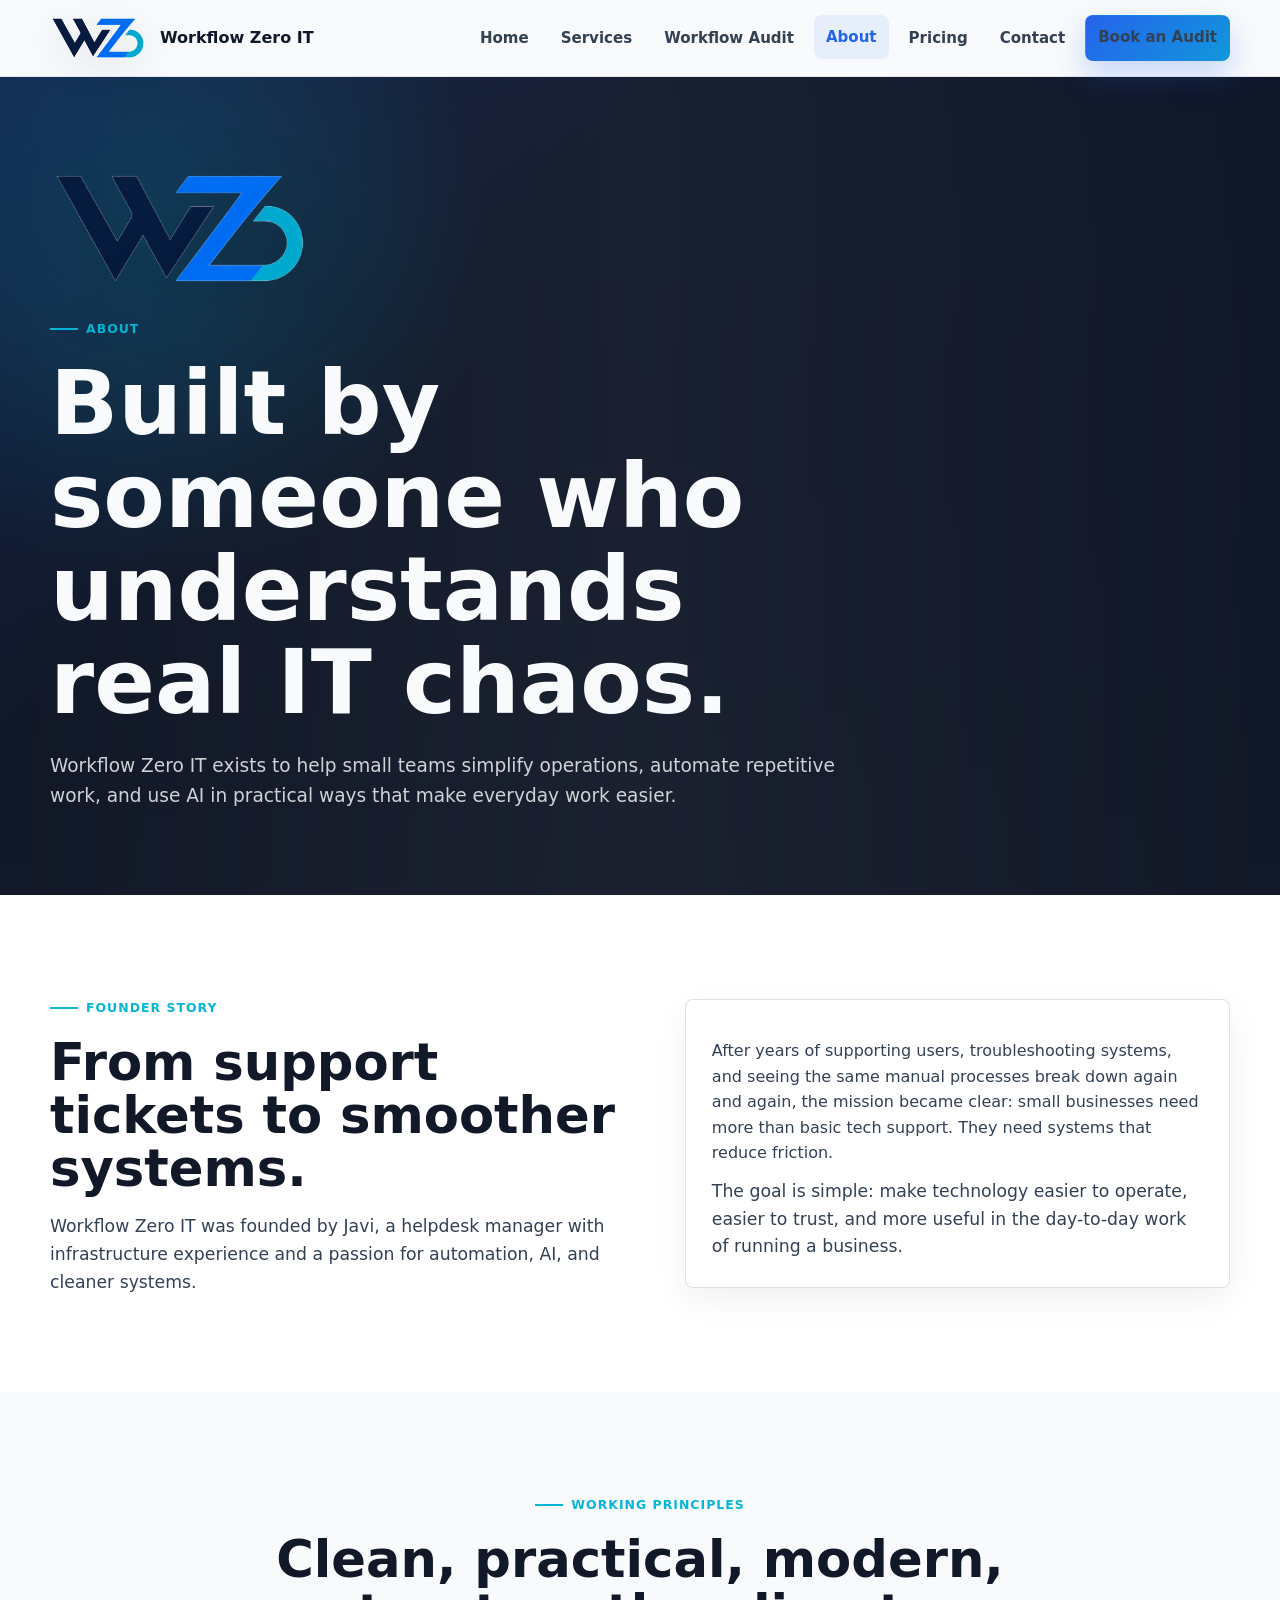
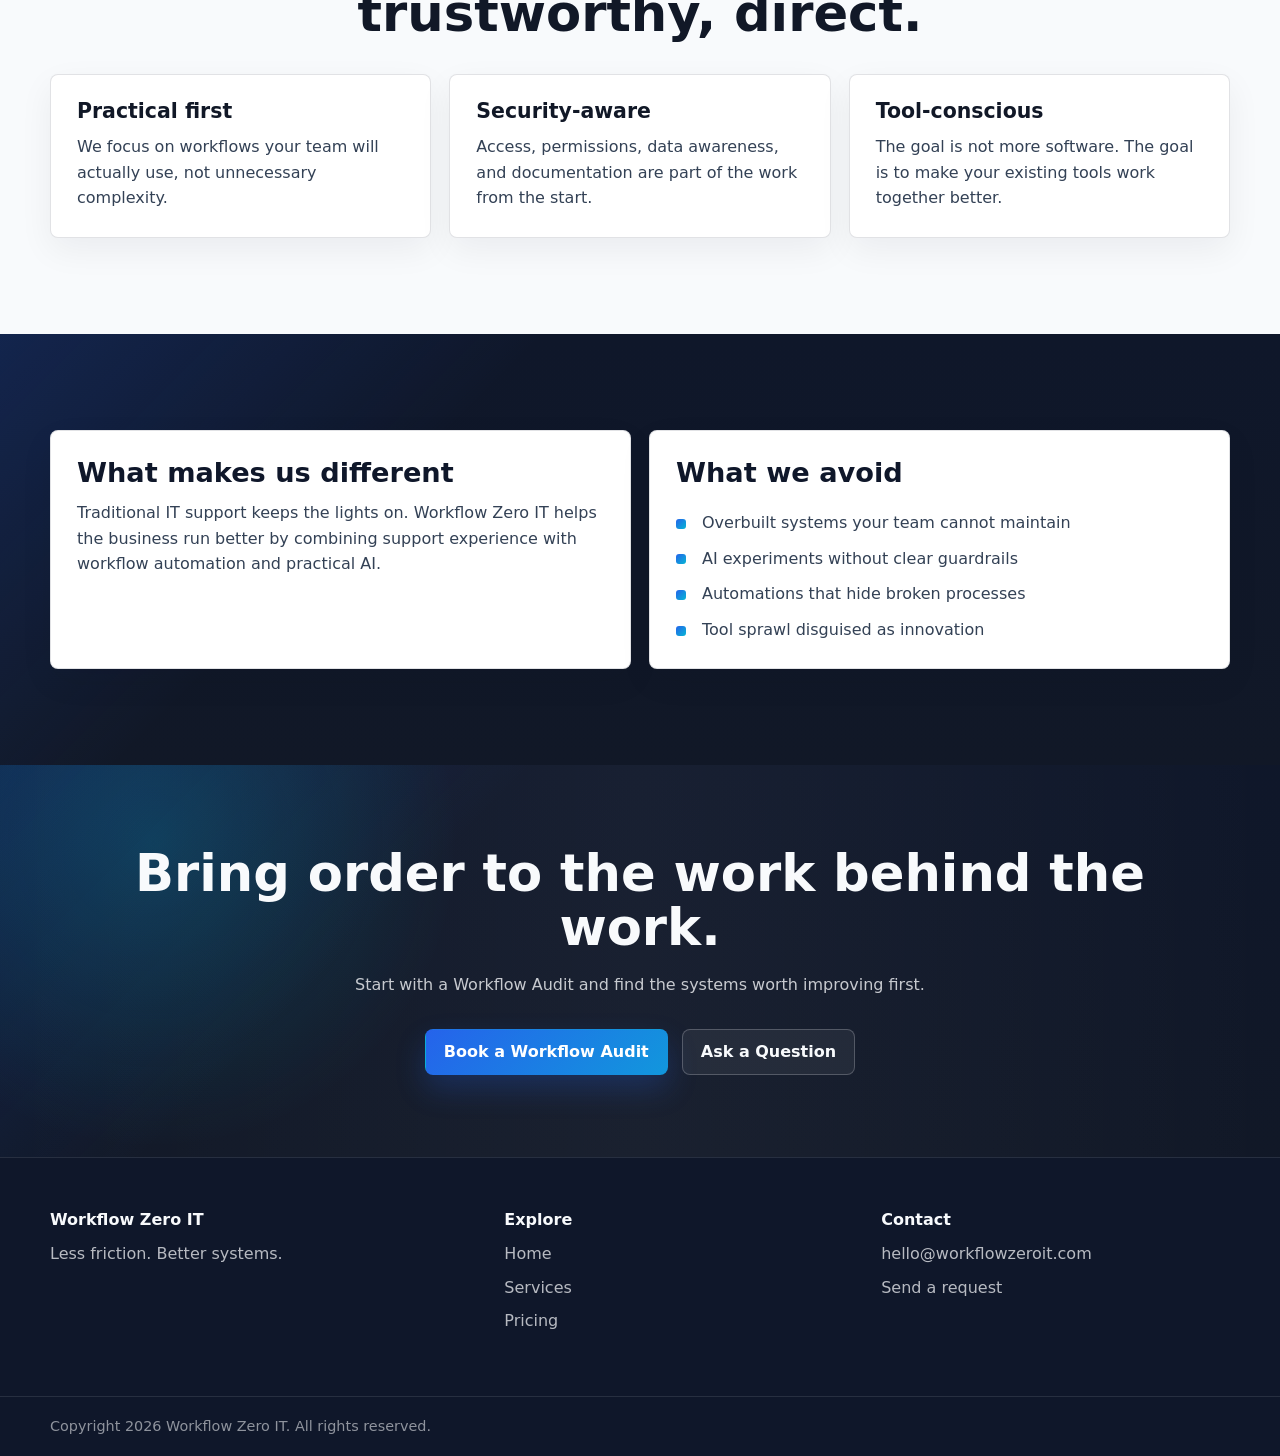
==== about.html @ 0db12267 "Add files via upload" ====
<!doctype html>
<html lang="en">
<head>
  <meta charset="utf-8">
  <meta name="viewport" content="width=device-width, initial-scale=1">
  <meta name="description" content="Workflow Zero IT was founded to help small businesses simplify operations, automate repetitive work, and use AI practically.">
  <title>About | Workflow Zero IT</title>
  <link rel="stylesheet" href="styles.css">
</head>
<body>
  <header class="site-header">
    <div class="container nav">
      <a class="brand" href="index.html"><img src="assets/workflow-zero-logo.png" alt="Workflow Zero IT logo"><span>Workflow Zero IT</span></a>
      <button class="menu-toggle" type="button" aria-label="Toggle navigation" aria-expanded="false"><span></span><span></span><span></span></button>
      <nav class="nav-links" aria-label="Main navigation">
        <a href="index.html">Home</a><a href="services.html">Services</a><a href="workflow-audit.html">Workflow Audit</a><a href="about.html">About</a><a href="pricing.html">Pricing</a><a href="contact.html">Contact</a>
        <a class="nav-cta" href="mailto:hello@workflowzeroit.com?subject=Book%20a%20Workflow%20Audit">Book an Audit</a>
      </nav>
    </div>
  </header>
  <main>
    <section class="page-hero">
      <div class="container reveal">
        <img class="mini-logo" src="assets/workflow-zero-logo.png" alt="Workflow Zero IT logo">
        <p class="eyebrow">About</p>
        <h1>Built by someone who understands real IT chaos.</h1>
        <p class="lead">Workflow Zero IT exists to help small teams simplify operations, automate repetitive work, and use AI in practical ways that make everyday work easier.</p>
      </div>
    </section>

    <section class="white-section">
      <div class="container split-grid">
        <div class="reveal">
          <p class="eyebrow">Founder story</p>
          <h2>From support tickets to smoother systems.</h2>
          <p class="section-lead">Workflow Zero IT was founded by Javi, a helpdesk manager with infrastructure experience and a passion for automation, AI, and cleaner systems.</p>
        </div>
        <div class="card reveal">
          <p>After years of supporting users, troubleshooting systems, and seeing the same manual processes break down again and again, the mission became clear: small businesses need more than basic tech support. They need systems that reduce friction.</p>
          <p class="section-lead">The goal is simple: make technology easier to operate, easier to trust, and more useful in the day-to-day work of running a business.</p>
        </div>
      </div>
    </section>

    <section class="light-section">
      <div class="container">
        <div class="section-header center reveal">
          <p class="eyebrow">Working principles</p>
          <h2>Clean, practical, modern, trustworthy, direct.</h2>
        </div>
        <div class="grid-3">
          <div class="card reveal"><h3>Practical first</h3><p>We focus on workflows your team will actually use, not unnecessary complexity.</p></div>
          <div class="card reveal"><h3>Security-aware</h3><p>Access, permissions, data awareness, and documentation are part of the work from the start.</p></div>
          <div class="card reveal"><h3>Tool-conscious</h3><p>The goal is not more software. The goal is to make your existing tools work together better.</p></div>
        </div>
      </div>
    </section>

    <section class="dark-section">
      <div class="container grid-2">
        <div class="card reveal">
          <h2>What makes us different</h2>
          <p>Traditional IT support keeps the lights on. Workflow Zero IT helps the business run better by combining support experience with workflow automation and practical AI.</p>
        </div>
        <div class="card reveal">
          <h2>What we avoid</h2>
          <ul class="check-list">
            <li>Overbuilt systems your team cannot maintain</li>
            <li>AI experiments without clear guardrails</li>
            <li>Automations that hide broken processes</li>
            <li>Tool sprawl disguised as innovation</li>
          </ul>
        </div>
      </div>
    </section>

    <section class="final-cta">
      <div class="container reveal">
        <h2>Bring order to the work behind the work.</h2>
        <p>Start with a Workflow Audit and find the systems worth improving first.</p>
        <div class="cta-row center"><a class="btn primary" href="mailto:hello@workflowzeroit.com?subject=Book%20a%20Workflow%20Audit">Book a Workflow Audit</a><a class="btn ghost" href="contact.html">Ask a Question</a></div>
      </div>
    </section>
  </main>
  <footer class="site-footer">
    <div class="container footer-grid"><div><h3>Workflow Zero IT</h3><p>Less friction. Better systems.</p></div><div><h3>Explore</h3><a href="index.html">Home</a><a href="services.html">Services</a><a href="pricing.html">Pricing</a></div><div><h3>Contact</h3><a href="mailto:hello@workflowzeroit.com">hello@workflowzeroit.com</a><a href="contact.html">Send a request</a></div></div>
    <div class="footer-bottom"><div class="container">Copyright 2026 Workflow Zero IT. All rights reserved.</div></div>
  </footer>
  <script src="script.js"></script>
</body>
</html>
---- styles.css ----
:root {
  --navy: #0f172a;
  --slate: #334155;
  --blue: #2563eb;
  --cyan: #06b6d4;
  --off-white: #f8fafc;
  --white: #ffffff;
  --ink: #111827;
  --muted: #64748b;
  --line: rgba(15, 23, 42, 0.12);
  --line-dark: rgba(248, 250, 252, 0.14);
  --shadow: 0 22px 70px rgba(15, 23, 42, 0.16);
  --radius: 8px;
  --max: 1180px;
}

* {
  box-sizing: border-box;
}

html {
  scroll-behavior: smooth;
}

body {
  margin: 0;
  font-family: Inter, ui-sans-serif, system-ui, -apple-system, BlinkMacSystemFont, "Segoe UI", sans-serif;
  color: var(--ink);
  background: var(--off-white);
  line-height: 1.6;
  animation: pageFade 620ms ease both;
}

body.menu-open {
  overflow: hidden;
}

a {
  color: inherit;
  text-decoration: none;
}

img {
  display: block;
  max-width: 100%;
}

.container {
  width: min(var(--max), calc(100% - 40px));
  margin: 0 auto;
}

.site-header {
  position: sticky;
  top: 0;
  z-index: 50;
  background: rgba(248, 250, 252, 0.88);
  border-bottom: 1px solid rgba(15, 23, 42, 0.08);
  backdrop-filter: blur(18px);
  transition: box-shadow 220ms ease, background 220ms ease;
}

.site-header.scrolled {
  background: rgba(248, 250, 252, 0.96);
  box-shadow: 0 16px 40px rgba(15, 23, 42, 0.1);
}

.nav {
  display: flex;
  align-items: center;
  justify-content: space-between;
  min-height: 76px;
  gap: 22px;
}

.brand {
  display: inline-flex;
  align-items: center;
  gap: 14px;
  min-width: max-content;
  font-weight: 800;
  color: var(--navy);
  letter-spacing: 0;
  transition: transform 180ms ease;
}

.brand:hover {
  transform: translateY(-1px);
}

.brand img {
  width: 96px;
  height: auto;
  max-height: 46px;
  object-fit: contain;
  border-radius: 0;
  filter: drop-shadow(0 10px 18px rgba(15, 23, 42, 0.12));
}

.brand span {
  font-size: 1rem;
}

.nav-links {
  display: flex;
  align-items: center;
  gap: 8px;
}

.nav-links a {
  padding: 10px 12px;
  border-radius: 8px;
  color: var(--slate);
  font-size: 0.94rem;
  font-weight: 700;
  transition: color 180ms ease, background 180ms ease, transform 180ms ease;
}

.nav-links a:hover,
.nav-links a.active {
  color: var(--blue);
  background: rgba(37, 99, 235, 0.08);
  transform: translateY(-1px);
}

.nav-cta,
.btn {
  display: inline-flex;
  align-items: center;
  justify-content: center;
  gap: 9px;
  min-height: 46px;
  padding: 0 18px;
  border: 1px solid transparent;
  border-radius: 8px;
  cursor: pointer;
  font: inherit;
  font-weight: 800;
  line-height: 1;
  transition: transform 180ms ease, box-shadow 180ms ease, border-color 180ms ease, background 180ms ease;
}

.nav-cta,
.btn.primary {
  color: var(--white);
  background: linear-gradient(135deg, var(--blue), var(--cyan));
  box-shadow: 0 14px 30px rgba(37, 99, 235, 0.24);
  background-size: 160% 160%;
  animation: buttonGlow 4.5s ease infinite;
}

.btn.secondary {
  color: var(--navy);
  background: var(--white);
  border-color: rgba(15, 23, 42, 0.12);
}

.btn.ghost {
  color: var(--off-white);
  border-color: rgba(248, 250, 252, 0.22);
  background: rgba(248, 250, 252, 0.06);
}

.btn:hover,
.nav-cta:hover {
  transform: translateY(-2px);
  box-shadow: 0 18px 38px rgba(37, 99, 235, 0.24);
}

.menu-toggle {
  display: none;
  width: 46px;
  height: 46px;
  border: 1px solid rgba(15, 23, 42, 0.12);
  border-radius: 8px;
  background: var(--white);
  color: var(--navy);
  cursor: pointer;
}

.menu-toggle span {
  display: block;
  width: 20px;
  height: 2px;
  margin: 5px auto;
  background: currentColor;
  transition: transform 180ms ease, opacity 180ms ease;
}

.menu-open .menu-toggle span:nth-child(1) {
  transform: translateY(7px) rotate(45deg);
}

.menu-open .menu-toggle span:nth-child(2) {
  opacity: 0;
}

.menu-open .menu-toggle span:nth-child(3) {
  transform: translateY(-7px) rotate(-45deg);
}

.hero,
.page-hero,
.dark-section,
.final-cta {
  color: var(--off-white);
  background:
    linear-gradient(135deg, rgba(37, 99, 235, 0.18), transparent 32%),
    linear-gradient(180deg, #0f172a 0%, #111827 100%);
}

.hero {
  position: relative;
  overflow: hidden;
  padding: 86px 0 34px;
  min-height: calc(100vh - 76px);
  display: grid;
  align-items: center;
}

.hero::before,
.page-hero::before,
.final-cta::before {
  content: "";
  position: absolute;
  inset: 0;
  pointer-events: none;
}

.hero::before {
  background:
    linear-gradient(rgba(248, 250, 252, 0.055) 1px, transparent 1px),
    linear-gradient(90deg, rgba(248, 250, 252, 0.055) 1px, transparent 1px);
  background-size: 72px 72px;
  -webkit-mask-image: linear-gradient(90deg, transparent, #000 16%, #000 84%, transparent);
  mask-image: linear-gradient(90deg, transparent, #000 16%, #000 84%, transparent);
  animation: gridDrift 18s linear infinite;
}

.hero::after {
  content: "";
  position: absolute;
  width: 42vw;
  height: 42vw;
  right: -16vw;
  top: 8%;
  border-radius: 50%;
  background: radial-gradient(circle, rgba(6, 182, 212, 0.2), transparent 66%);
  filter: blur(14px);
  animation: ambientSweep 12s ease-in-out infinite alternate;
  pointer-events: none;
}

.hero-grid,
.page-hero .container,
.final-cta .container {
  position: relative;
  z-index: 1;
}

.hero-grid,
.split-grid {
  display: grid;
  grid-template-columns: minmax(0, 1.03fr) minmax(340px, 0.97fr);
  gap: 56px;
  align-items: center;
}

.eyebrow {
  display: inline-flex;
  align-items: center;
  gap: 8px;
  margin: 0 0 18px;
  color: var(--cyan);
  font-size: 0.78rem;
  font-weight: 900;
  text-transform: uppercase;
  letter-spacing: 0.08em;
}

.eyebrow::before {
  content: "";
  width: 28px;
  height: 2px;
  background: var(--cyan);
}

h1,
h2,
h3 {
  margin: 0;
  color: inherit;
  line-height: 1.04;
  letter-spacing: 0;
}

h1 {
  max-width: 850px;
  font-size: clamp(3rem, 7vw, 6.6rem);
}

h2 {
  font-size: clamp(2rem, 4vw, 4rem);
}

h3 {
  font-size: 1.28rem;
}

p {
  margin: 0;
}

.lead {
  max-width: 760px;
  margin-top: 22px;
  color: rgba(248, 250, 252, 0.82);
  font-size: 1.16rem;
}

.section-lead {
  max-width: 760px;
  margin-top: 18px;
  color: var(--slate);
  font-size: 1.08rem;
}

.hero-actions,
.cta-row {
  display: flex;
  flex-wrap: wrap;
  gap: 14px;
  margin-top: 32px;
}

.cta-row.center {
  justify-content: center;
}

.microcopy {
  max-width: 560px;
  margin-top: 18px;
  color: rgba(248, 250, 252, 0.66);
  font-size: 0.96rem;
}

.hero-panel {
  position: relative;
  --tilt-x: 0deg;
  --tilt-y: 0deg;
  min-height: 510px;
  padding: 26px;
  border: 1px solid var(--line-dark);
  border-radius: 8px;
  background:
    radial-gradient(circle at 18% 18%, rgba(6, 182, 212, 0.14), transparent 30%),
    radial-gradient(circle at 84% 0%, rgba(37, 99, 235, 0.24), transparent 34%),
    rgba(248, 250, 252, 0.055);
  box-shadow: 0 30px 90px rgba(0, 0, 0, 0.26);
  overflow: hidden;
  transform-style: preserve-3d;
  animation: panelFloat 7s ease-in-out infinite;
}

.hero-panel::before {
  content: "";
  position: absolute;
  inset: -45%;
  background: conic-gradient(from 90deg, transparent, rgba(6, 182, 212, 0.18), transparent, rgba(37, 99, 235, 0.18), transparent);
  animation: haloRotate 18s linear infinite;
}

.hero-panel::after {
  content: "";
  position: absolute;
  inset: 1px;
  border-radius: 8px;
  background:
    linear-gradient(180deg, rgba(15, 23, 42, 0.04), rgba(15, 23, 42, 0.32)),
    rgba(15, 23, 42, 0.16);
  pointer-events: none;
}

.pipeline-scene {
  position: relative;
  z-index: 3;
  min-height: 390px;
  padding: 18px;
  border: 1px solid rgba(248, 250, 252, 0.13);
  border-radius: 8px;
  background:
    linear-gradient(rgba(248, 250, 252, 0.045) 1px, transparent 1px),
    linear-gradient(90deg, rgba(248, 250, 252, 0.045) 1px, transparent 1px),
    rgba(2, 6, 23, 0.28);
  background-size: 42px 42px, 42px 42px, auto;
  box-shadow: inset 0 1px 0 rgba(248, 250, 252, 0.08);
  overflow: hidden;
}

.pipeline-scene::before {
  content: "";
  position: absolute;
  inset: -35% -12%;
  background:
    radial-gradient(circle at 26% 22%, rgba(6, 182, 212, 0.26), transparent 28%),
    radial-gradient(circle at 72% 64%, rgba(37, 99, 235, 0.22), transparent 34%);
  opacity: 0.84;
  animation: ambientSweep 9s ease-in-out infinite alternate;
  pointer-events: none;
}

.pipeline-scene::after {
  content: "";
  position: absolute;
  inset: 0;
  background: linear-gradient(105deg, transparent 28%, rgba(248, 250, 252, 0.09) 48%, transparent 68%);
  transform: translateX(-110%);
  animation: scanSweep 7s ease-in-out infinite;
  pointer-events: none;
}

.pipeline-topline {
  position: relative;
  z-index: 2;
  display: flex;
  align-items: center;
  justify-content: space-between;
  gap: 12px;
  margin-bottom: 20px;
  color: rgba(248, 250, 252, 0.72);
  font-size: 0.76rem;
  font-weight: 850;
  text-transform: uppercase;
  letter-spacing: 0.08em;
}

.pipeline-topline strong {
  color: var(--cyan);
  font-size: 0.72rem;
}

.pipeline-flow {
  position: relative;
  z-index: 2;
  min-height: 274px;
}

.pipeline-stage {
  position: absolute;
  width: 168px;
  min-height: 100px;
  padding: 15px;
  border: 1px solid rgba(148, 163, 184, 0.24);
  border-radius: 8px;
  background:
    linear-gradient(180deg, rgba(15, 23, 42, 0.9), rgba(15, 23, 42, 0.68)),
    rgba(15, 23, 42, 0.72);
  box-shadow: 0 18px 40px rgba(0, 0, 0, 0.24);
  animation: nodeDrift 6.2s ease-in-out infinite;
  transition: transform 220ms ease, border-color 220ms ease, box-shadow 220ms ease, background 220ms ease;
}

.pipeline-stage::before {
  content: "";
  position: absolute;
  inset: -1px;
  border-radius: inherit;
  background: linear-gradient(135deg, rgba(6, 182, 212, 0.72), transparent 34%, rgba(37, 99, 235, 0.58));
  opacity: 0;
  z-index: -1;
  transition: opacity 220ms ease;
}

.pipeline-stage::after {
  content: "";
  position: absolute;
  right: 12px;
  top: 12px;
  width: 8px;
  height: 8px;
  border-radius: 50%;
  background: rgba(100, 116, 139, 0.72);
  box-shadow: 0 0 0 rgba(6, 182, 212, 0);
  transition: background 220ms ease, box-shadow 220ms ease;
}

.pipeline-stage.is-active,
.pipeline-stage:hover {
  border-color: rgba(6, 182, 212, 0.56);
  background:
    linear-gradient(180deg, rgba(15, 23, 42, 0.96), rgba(14, 47, 74, 0.76)),
    rgba(15, 23, 42, 0.8);
  box-shadow: 0 22px 48px rgba(6, 182, 212, 0.16), 0 18px 42px rgba(0, 0, 0, 0.28);
  transform: translateY(-5px);
}

.pipeline-stage.is-active::before,
.pipeline-stage:hover::before {
  opacity: 0.8;
}

.pipeline-stage.is-active::after,
.pipeline-stage:hover::after {
  background: var(--cyan);
  box-shadow: 0 0 18px rgba(6, 182, 212, 0.9);
}

.pipeline-stage span,
.pipeline-stage strong,
.pipeline-stage small,
.pipeline-stage em {
  display: block;
}

.pipeline-stage span {
  color: var(--cyan);
  font-size: 0.78rem;
  font-weight: 950;
  line-height: 1;
}

.pipeline-stage strong {
  margin-top: 10px;
  font-size: 0.98rem;
  line-height: 1.1;
}

.pipeline-stage small {
  margin-top: 7px;
  color: rgba(248, 250, 252, 0.68);
  font-size: 0.83rem;
  font-weight: 750;
}

.pipeline-stage em {
  margin-top: 8px;
  color: rgba(148, 163, 184, 0.74);
  font-size: 0.72rem;
  font-style: normal;
}

.stage-intake {
  top: 22px;
  left: 0;
}

.stage-clean {
  top: 0;
  left: 50%;
  transform: translateX(-50%);
  animation-delay: 300ms;
}

.stage-ai {
  right: 0;
  top: 72px;
  animation-delay: 600ms;
}

.stage-tasks {
  left: 18%;
  bottom: 0;
  animation-delay: 900ms;
}

.stage-reports {
  right: 9%;
  bottom: 8px;
  animation-delay: 1200ms;
}

.pipeline-stage.stage-clean.is-active,
.pipeline-stage.stage-clean:hover {
  transform: translateX(-50%) translateY(-5px);
}

.pipeline-beam {
  position: absolute;
  z-index: 1;
  height: 2px;
  border-radius: 999px;
  background: linear-gradient(90deg, transparent, var(--cyan), var(--blue), transparent, var(--cyan), transparent);
  background-size: 240% 100%;
  opacity: 0.78;
  transform-origin: left center;
  filter: drop-shadow(0 0 8px rgba(6, 182, 212, 0.38));
  animation: pulseLine 2.8s ease-in-out infinite, lineTravel 3.8s linear infinite;
}

.beam-a {
  top: 72px;
  left: 142px;
  width: 142px;
  transform: rotate(-10deg);
}

.beam-b {
  top: 84px;
  right: 138px;
  width: 128px;
  transform: rotate(20deg);
  animation-delay: 250ms;
}

.beam-c {
  top: 178px;
  left: 128px;
  width: 150px;
  transform: rotate(34deg);
  animation-delay: 500ms;
}

.beam-d {
  bottom: 76px;
  left: 286px;
  width: 116px;
  transform: rotate(-10deg);
  animation-delay: 750ms;
}

.pipeline-pulse {
  position: absolute;
  z-index: 2;
  width: 9px;
  height: 9px;
  border-radius: 50%;
  background: var(--cyan);
  box-shadow: 0 0 18px rgba(6, 182, 212, 0.92);
  animation: pulseDot 3.8s ease-in-out infinite;
}

.pulse-a {
  top: 67px;
  left: 166px;
}

.pulse-b {
  top: 90px;
  right: 214px;
  animation-delay: 700ms;
}

.pulse-c {
  top: 198px;
  left: 194px;
  animation-delay: 1400ms;
}

.pulse-d {
  bottom: 82px;
  right: 182px;
  animation-delay: 2100ms;
}

.pipeline-status {
  position: relative;
  z-index: 2;
  display: flex;
  flex-wrap: wrap;
  gap: 9px;
  margin-top: 18px;
}

.pipeline-status span {
  display: inline-flex;
  align-items: center;
  min-height: 30px;
  padding: 0 11px;
  border: 1px solid rgba(6, 182, 212, 0.2);
  border-radius: 8px;
  color: rgba(248, 250, 252, 0.76);
  background: rgba(15, 23, 42, 0.62);
  font-size: 0.76rem;
  font-weight: 800;
  animation: chipGlow 4.8s ease-in-out infinite;
}

.pipeline-status span:nth-child(2) {
  animation-delay: 600ms;
}

.pipeline-status span:nth-child(3) {
  animation-delay: 1200ms;
}

.pipeline-status span:nth-child(4) {
  animation-delay: 1800ms;
}

.hero-stats {
  position: relative;
  z-index: 3;
  display: grid;
  grid-template-columns: repeat(3, 1fr);
  gap: 12px;
  margin-top: 24px;
}

.stat {
  padding: 16px;
  border: 1px solid rgba(248, 250, 252, 0.14);
  border-radius: 8px;
  background: rgba(248, 250, 252, 0.08);
  transition: transform 180ms ease, background 180ms ease, border-color 180ms ease;
}

.stat:hover {
  transform: translateY(-3px);
  border-color: rgba(6, 182, 212, 0.36);
  background: rgba(248, 250, 252, 0.12);
}

.stat strong {
  display: block;
  color: var(--cyan);
  font-size: 1.4rem;
  line-height: 1;
}

.stat span {
  display: block;
  margin-top: 8px;
  color: rgba(248, 250, 252, 0.68);
  font-size: 0.82rem;
}

.hero-next {
  position: absolute;
  left: 50%;
  bottom: 18px;
  transform: translateX(-50%);
  color: rgba(248, 250, 252, 0.7);
  font-size: 0.78rem;
  font-weight: 800;
  text-transform: uppercase;
  letter-spacing: 0.08em;
  animation: nextBounce 2.2s ease-in-out infinite;
}

section {
  padding: 96px 0;
}

.section-header {
  max-width: 840px;
  margin-bottom: 34px;
}

.section-header.center {
  margin-right: auto;
  margin-left: auto;
  text-align: center;
}

.light-section {
  background: var(--off-white);
}

.white-section {
  background: var(--white);
}

.dark-section .section-lead,
.dark-section p {
  color: rgba(248, 250, 252, 0.74);
}

.dark-section .eyebrow {
  color: var(--cyan);
}

.grid-2,
.grid-3,
.grid-4 {
  display: grid;
  gap: 18px;
}

.grid-2 {
  grid-template-columns: repeat(2, minmax(0, 1fr));
}

.grid-3 {
  grid-template-columns: repeat(3, minmax(0, 1fr));
}

.grid-4 {
  grid-template-columns: repeat(4, minmax(0, 1fr));
}

.card,
.service-card,
.price-card,
.process-step,
.use-card,
.contact-card {
  border: 1px solid var(--line);
  border-radius: 8px;
  background: var(--white);
  box-shadow: 0 12px 34px rgba(15, 23, 42, 0.06);
  transition: transform 220ms ease, box-shadow 220ms ease, border-color 220ms ease, background 220ms ease;
}

.card:hover,
.service-card:hover,
.price-card:hover,
.use-card:hover {
  transform: translateY(-4px);
  border-color: rgba(37, 99, 235, 0.34);
  box-shadow: var(--shadow);
}

.card,
.service-card,
.use-card,
.contact-card {
  padding: 26px;
}

.card h2,
.contact-card h2,
.price-card h2,
.service-card h2 {
  color: var(--navy);
  font-size: 1.7rem;
  line-height: 1.14;
}

.dark-section .card h2,
.dark-section .card h3,
.dark-section .process-step h3 {
  color: var(--navy);
}

.dark-section .card p,
.dark-section .card li,
.dark-section .process-step p {
  color: var(--slate);
}

.service-card {
  position: relative;
  overflow: hidden;
}

.card,
.price-card,
.process-step,
.use-card,
.contact-card {
  position: relative;
  overflow: hidden;
}

.service-card::after,
.price-card::after,
.use-card::after,
.card::after,
.contact-card::after {
  content: "";
  position: absolute;
  inset: 0;
  border-radius: inherit;
  background: linear-gradient(120deg, transparent 30%, rgba(6, 182, 212, 0.08), transparent 62%);
  opacity: 0;
  transform: translateX(-24%);
  transition: opacity 220ms ease, transform 420ms ease;
  pointer-events: none;
}

.service-card:hover::after,
.price-card:hover::after,
.use-card:hover::after,
.card:hover::after,
.contact-card:hover::after {
  opacity: 1;
  transform: translateX(24%);
}

.service-card::before,
.price-card::before {
  content: "";
  display: block;
  width: 44px;
  height: 4px;
  margin-bottom: 20px;
  border-radius: 999px;
  background: linear-gradient(90deg, var(--blue), var(--cyan));
}

.card p,
.service-card p,
.use-card p,
.price-card p {
  margin-top: 12px;
  color: var(--slate);
}

.check-list,
.plain-list {
  display: grid;
  gap: 10px;
  margin: 22px 0 0;
  padding: 0;
  list-style: none;
}

.check-list li,
.plain-list li {
  position: relative;
  padding-left: 26px;
  color: var(--slate);
}

.check-list li::before {
  content: "";
  position: absolute;
  top: 0.55em;
  left: 0;
  width: 10px;
  height: 10px;
  border-radius: 3px;
  background: linear-gradient(135deg, var(--blue), var(--cyan));
}

.plain-list li::before {
  content: "";
  position: absolute;
  top: 0.72em;
  left: 2px;
  width: 12px;
  height: 2px;
  background: var(--cyan);
}

.problem-band {
  display: grid;
  grid-template-columns: 0.9fr 1.1fr;
  gap: 46px;
  align-items: start;
}

.pain-grid {
  display: grid;
  grid-template-columns: repeat(2, minmax(0, 1fr));
  gap: 12px;
}

.pain-chip {
  padding: 14px 15px;
  border: 1px solid rgba(15, 23, 42, 0.1);
  border-radius: 8px;
  background: rgba(255, 255, 255, 0.72);
  color: var(--slate);
  font-weight: 750;
  transition: transform 180ms ease, border-color 180ms ease, box-shadow 180ms ease;
}

.pain-chip:hover,
.industry-pill:hover {
  transform: translateY(-3px);
  border-color: rgba(37, 99, 235, 0.28);
  box-shadow: 0 12px 28px rgba(15, 23, 42, 0.08);
}

.promise {
  margin-top: 22px;
  padding: 18px;
  border-left: 4px solid var(--cyan);
  background: rgba(37, 99, 235, 0.07);
  color: var(--navy);
  font-size: 1.22rem;
  font-weight: 900;
}

.process-step {
  padding: 24px;
}

.step-number {
  display: inline-grid;
  place-items: center;
  width: 42px;
  height: 42px;
  margin-bottom: 18px;
  border-radius: 8px;
  color: var(--white);
  background: var(--navy);
  font-weight: 900;
}

.audit-panel {
  display: grid;
  grid-template-columns: 1fr 1fr;
  gap: 28px;
  align-items: center;
  padding: 34px;
  border: 1px solid var(--line-dark);
  border-radius: 8px;
  background: rgba(248, 250, 252, 0.06);
}

.audit-panel .check-list li {
  color: rgba(248, 250, 252, 0.78);
}

.use-card strong {
  color: var(--blue);
}

.industries {
  display: flex;
  flex-wrap: wrap;
  gap: 10px;
}

.industry-pill {
  padding: 12px 14px;
  border: 1px solid rgba(15, 23, 42, 0.11);
  border-radius: 8px;
  background: var(--white);
  color: var(--slate);
  font-weight: 750;
  transition: transform 180ms ease, border-color 180ms ease, box-shadow 180ms ease;
}

.page-hero {
  position: relative;
  overflow: hidden;
  padding: 92px 0 84px;
}

.page-hero::before,
.final-cta::before {
  background:
    radial-gradient(circle at 12% 20%, rgba(6, 182, 212, 0.2), transparent 26%),
    linear-gradient(90deg, transparent, rgba(248, 250, 252, 0.04), transparent);
  animation: ambientSweep 10s ease-in-out infinite alternate;
}

.page-hero .lead {
  max-width: 840px;
}

.mini-logo {
  width: min(260px, 72vw);
  margin-bottom: 24px;
  border-radius: 0;
  background: transparent;
  padding: 0;
  filter: drop-shadow(0 20px 34px rgba(0, 0, 0, 0.2));
  animation: logoFloat 5.8s ease-in-out infinite;
}

.price-card {
  display: flex;
  flex-direction: column;
  min-height: 100%;
  padding: 28px;
}

.price {
  margin: 18px 0 4px;
  color: var(--blue);
  font-size: 2rem;
  font-weight: 950;
  line-height: 1;
}

.price-card .btn {
  margin-top: auto;
}

.featured {
  border-color: rgba(37, 99, 235, 0.38);
  box-shadow: 0 22px 56px rgba(37, 99, 235, 0.16);
}

.contact-layout {
  display: grid;
  grid-template-columns: 0.9fr 1.1fr;
  gap: 28px;
  align-items: start;
}

.field-grid {
  display: grid;
  grid-template-columns: repeat(2, minmax(0, 1fr));
  gap: 14px;
}

label {
  display: grid;
  gap: 7px;
  color: var(--slate);
  font-weight: 800;
  font-size: 0.9rem;
}

input,
select,
textarea {
  width: 100%;
  border: 1px solid rgba(15, 23, 42, 0.14);
  border-radius: 8px;
  background: var(--off-white);
  color: var(--navy);
  font: inherit;
  padding: 13px 14px;
  outline: none;
}

textarea {
  min-height: 132px;
  resize: vertical;
}

input:focus,
select:focus,
textarea:focus {
  border-color: var(--blue);
  box-shadow: 0 0 0 4px rgba(37, 99, 235, 0.12);
}

.full {
  grid-column: 1 / -1;
}

.form-note {
  margin: 16px 0 0;
  color: var(--muted);
  font-size: 0.94rem;
}

.final-cta {
  position: relative;
  overflow: hidden;
  padding: 82px 0;
  text-align: center;
}

.final-cta p {
  max-width: 680px;
  margin: 18px auto 0;
  color: rgba(248, 250, 252, 0.78);
}

.site-footer {
  color: rgba(248, 250, 252, 0.72);
  background: var(--navy);
  border-top: 1px solid rgba(248, 250, 252, 0.1);
}

.footer-grid {
  display: grid;
  grid-template-columns: 1.1fr 0.9fr 0.9fr;
  gap: 28px;
  padding: 54px 0;
}

.footer-grid h3 {
  color: var(--off-white);
  font-size: 1rem;
  margin-bottom: 12px;
}

.footer-grid a {
  display: block;
  margin: 8px 0;
}

.footer-grid a:hover {
  color: var(--cyan);
}

.footer-bottom {
  padding: 18px 0;
  border-top: 1px solid rgba(248, 250, 252, 0.1);
  color: rgba(248, 250, 252, 0.55);
  font-size: 0.9rem;
}

.reveal {
  opacity: 0;
  transform: translateY(24px) scale(0.985);
  transition: opacity 640ms ease, transform 640ms cubic-bezier(0.21, 0.84, 0.32, 1);
}

.reveal.visible {
  opacity: 1;
  transform: translateY(0) scale(1);
}

.reveal.visible:nth-child(2) {
  transition-delay: 80ms;
}

.reveal.visible:nth-child(3) {
  transition-delay: 150ms;
}

.reveal.visible:nth-child(4) {
  transition-delay: 220ms;
}

.reveal.visible:nth-child(5) {
  transition-delay: 290ms;
}

.reveal.visible:nth-child(6) {
  transition-delay: 360ms;
}

@keyframes pageFade {
  from {
    opacity: 0;
  }
  to {
    opacity: 1;
  }
}

@keyframes buttonGlow {
  0%,
  100% {
    background-position: 0% 50%;
  }
  50% {
    background-position: 100% 50%;
  }
}

@keyframes gridDrift {
  from {
    background-position: 0 0;
  }
  to {
    background-position: 72px 72px;
  }
}

@keyframes ambientSweep {
  from {
    transform: translate3d(0, 0, 0) scale(1);
    opacity: 0.72;
  }
  to {
    transform: translate3d(-7%, 6%, 0) scale(1.08);
    opacity: 1;
  }
}

@keyframes panelFloat {
  0%,
  100% {
    transform: perspective(1200px) rotateX(var(--tilt-x)) rotateY(var(--tilt-y)) translateY(0);
  }
  50% {
    transform: perspective(1200px) rotateX(var(--tilt-x)) rotateY(var(--tilt-y)) translateY(-10px);
  }
}

@keyframes haloRotate {
  to {
    transform: rotate(360deg);
  }
}

@keyframes orbitPulse {
  0%,
  100% {
    transform: scale(0.96);
    opacity: 0.42;
  }
  50% {
    transform: scale(1.04);
    opacity: 0.82;
  }
}

@keyframes logoSheen {
  0%,
  42% {
    transform: translateX(-115%);
  }
  58%,
  100% {
    transform: translateX(115%);
  }
}

@keyframes logoFloat {
  0%,
  100% {
    transform: translateY(0) scale(1);
  }
  50% {
    transform: translateY(-6px) scale(1.015);
  }
}

@keyframes scanSweep {
  0%,
  36% {
    transform: translateX(-110%);
  }
  58%,
  100% {
    transform: translateX(110%);
  }
}

@keyframes nodeDrift {
  0%,
  100% {
    translate: 0 0;
  }
  50% {
    translate: 0 -8px;
  }
}

@keyframes pulseDot {
  0% {
    opacity: 0;
    transform: translate3d(0, 0, 0) scale(0.6);
  }
  18%,
  72% {
    opacity: 1;
  }
  100% {
    opacity: 0;
    transform: translate3d(80px, 8px, 0) scale(1);
  }
}

@keyframes chipGlow {
  0%,
  100% {
    border-color: rgba(6, 182, 212, 0.2);
    box-shadow: none;
  }
  50% {
    border-color: rgba(6, 182, 212, 0.46);
    box-shadow: 0 0 18px rgba(6, 182, 212, 0.12);
  }
}

@keyframes lineTravel {
  from {
    background-position: 0% 0;
  }
  to {
    background-position: 220% 0;
  }
}

@keyframes nextBounce {
  0%,
  100% {
    translate: 0 0;
  }
  50% {
    translate: 0 6px;
  }
}

@keyframes pulseLine {
  0%,
  100% {
    opacity: 0.28;
  }
  50% {
    opacity: 1;
  }
}

@media (max-width: 980px) {
  .menu-toggle {
    display: block;
  }

  .nav-links {
    position: fixed;
    inset: 76px 0 auto 0;
    display: none;
    flex-direction: column;
    align-items: stretch;
    padding: 18px 20px 24px;
    background: rgba(248, 250, 252, 0.98);
    border-bottom: 1px solid rgba(15, 23, 42, 0.1);
    box-shadow: 0 30px 70px rgba(15, 23, 42, 0.18);
  }

  .menu-open .nav-links {
    display: flex;
  }

  .nav-links a,
  .nav-links .nav-cta {
    width: 100%;
    justify-content: flex-start;
  }

  .hero-grid,
  .split-grid,
  .problem-band,
  .audit-panel,
  .contact-layout {
    grid-template-columns: 1fr;
  }

  .hero {
    min-height: auto;
    padding-top: 70px;
  }

  .hero-panel {
    min-height: 470px;
  }

  .pipeline-scene {
    min-height: 360px;
  }

  .grid-3,
  .grid-4 {
    grid-template-columns: repeat(2, minmax(0, 1fr));
  }

  .footer-grid {
    grid-template-columns: 1fr 1fr;
  }
}

@media (max-width: 680px) {
  .container {
    width: min(100% - 28px, var(--max));
  }

  .brand {
    gap: 10px;
  }

  .brand img {
    width: 74px;
    max-height: 38px;
  }

  .brand span {
    max-width: 128px;
    font-size: 0.92rem;
    line-height: 1.1;
  }

  h1 {
    font-size: 3rem;
  }

  h2 {
    font-size: 2.1rem;
  }

  section {
    padding: 70px 0;
  }

  .hero-panel {
    padding: 16px;
    min-height: auto;
  }

  .pipeline-scene {
    min-height: auto;
    padding: 14px;
  }

  .pipeline-topline {
    align-items: flex-start;
    flex-direction: column;
    margin-bottom: 14px;
  }

  .pipeline-flow {
    display: grid;
    gap: 10px;
    min-height: auto;
  }

  .pipeline-stage {
    position: relative;
    inset: auto;
    width: 100%;
    min-height: 86px;
    padding: 13px;
    animation-duration: 7s;
  }

  .pipeline-stage,
  .pipeline-stage.stage-clean,
  .pipeline-stage.is-active,
  .pipeline-stage.stage-clean.is-active,
  .pipeline-stage:hover,
  .pipeline-stage.stage-clean:hover {
    transform: none;
  }

  .pipeline-beam,
  .pipeline-pulse {
    display: none;
  }

  .pipeline-status {
    margin-top: 14px;
  }

  .pipeline-status span {
    flex: 1 1 calc(50% - 9px);
    justify-content: center;
  }

  .hero-stats,
  .grid-2,
  .grid-3,
  .grid-4,
  .pain-grid,
  .field-grid,
  .footer-grid {
    grid-template-columns: 1fr;
  }

  .page-hero {
    padding: 70px 0;
  }
}

@media (prefers-reduced-motion: reduce) {
  *,
  *::before,
  *::after {
    scroll-behavior: auto !important;
    animation-duration: 0.001ms !important;
    animation-iteration-count: 1 !important;
    transition-duration: 0.001ms !important;
  }

  .reveal {
    opacity: 1;
    transform: none;
  }
}
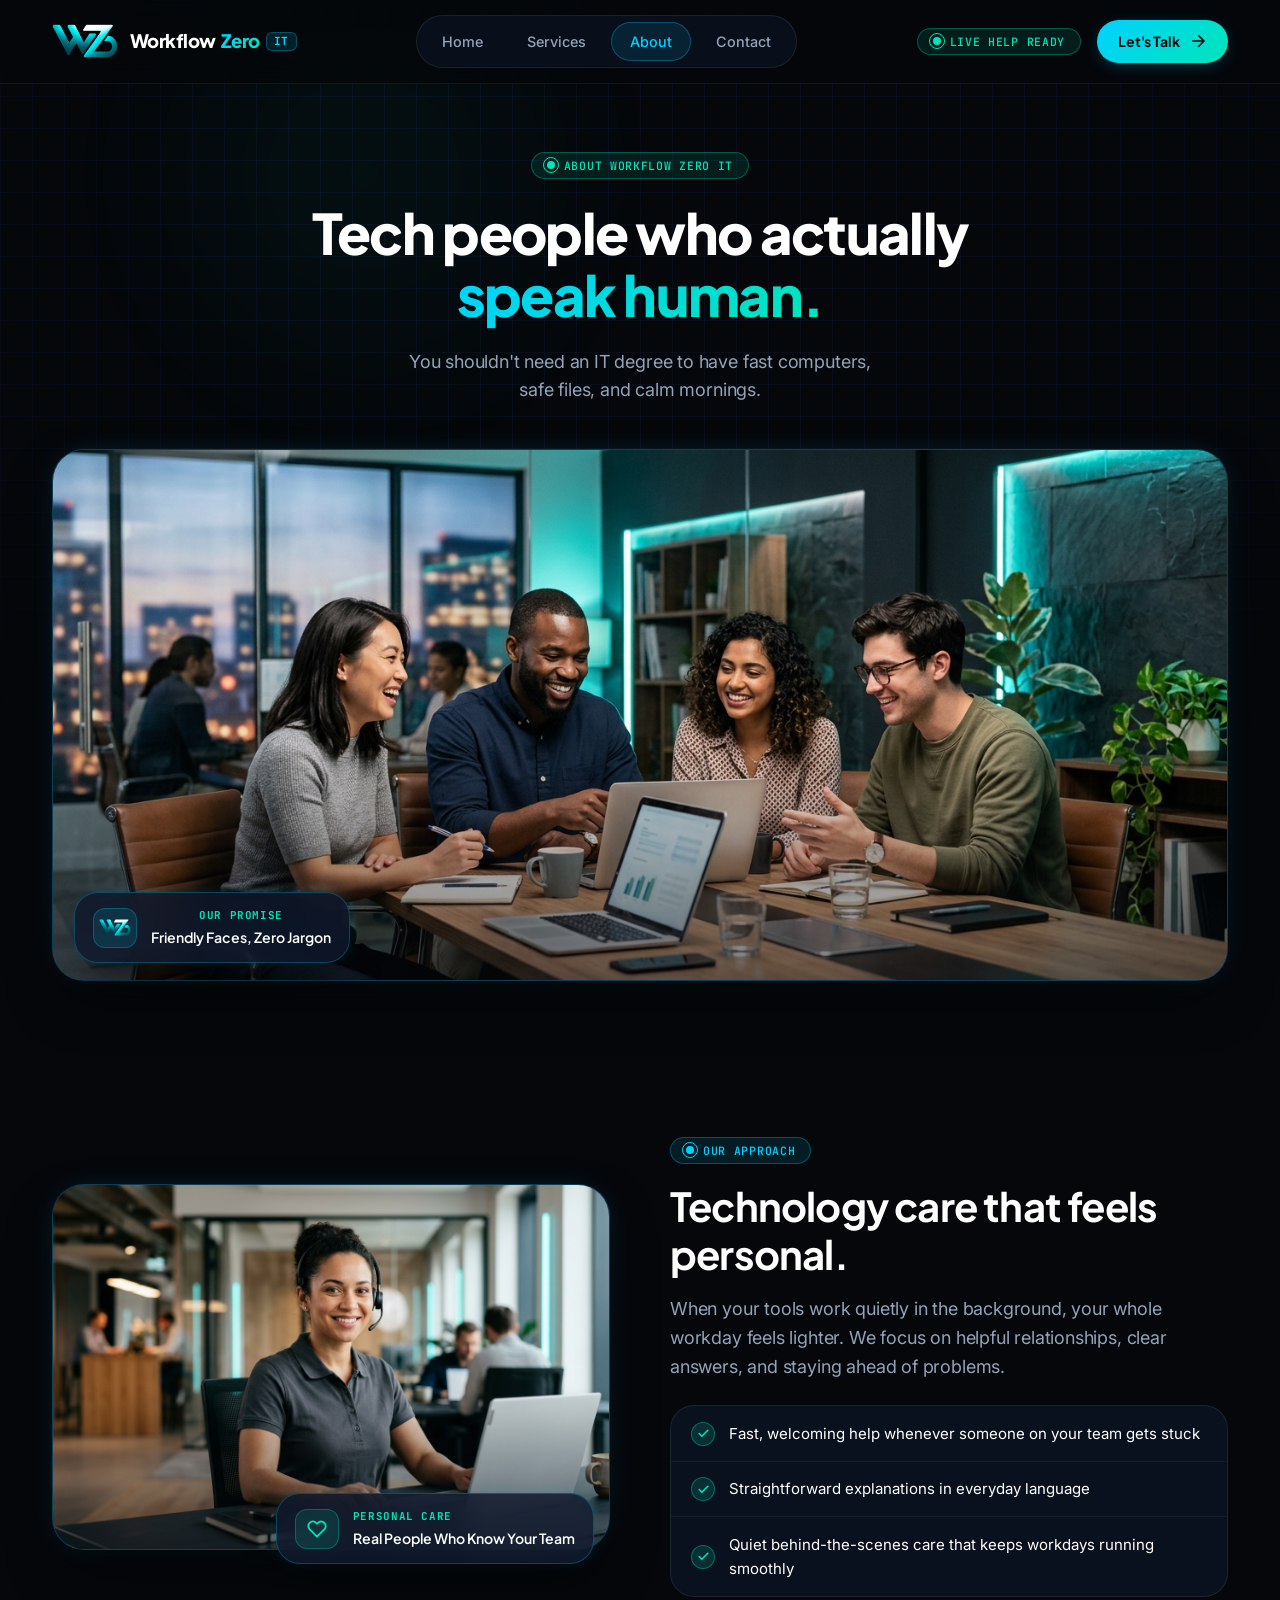
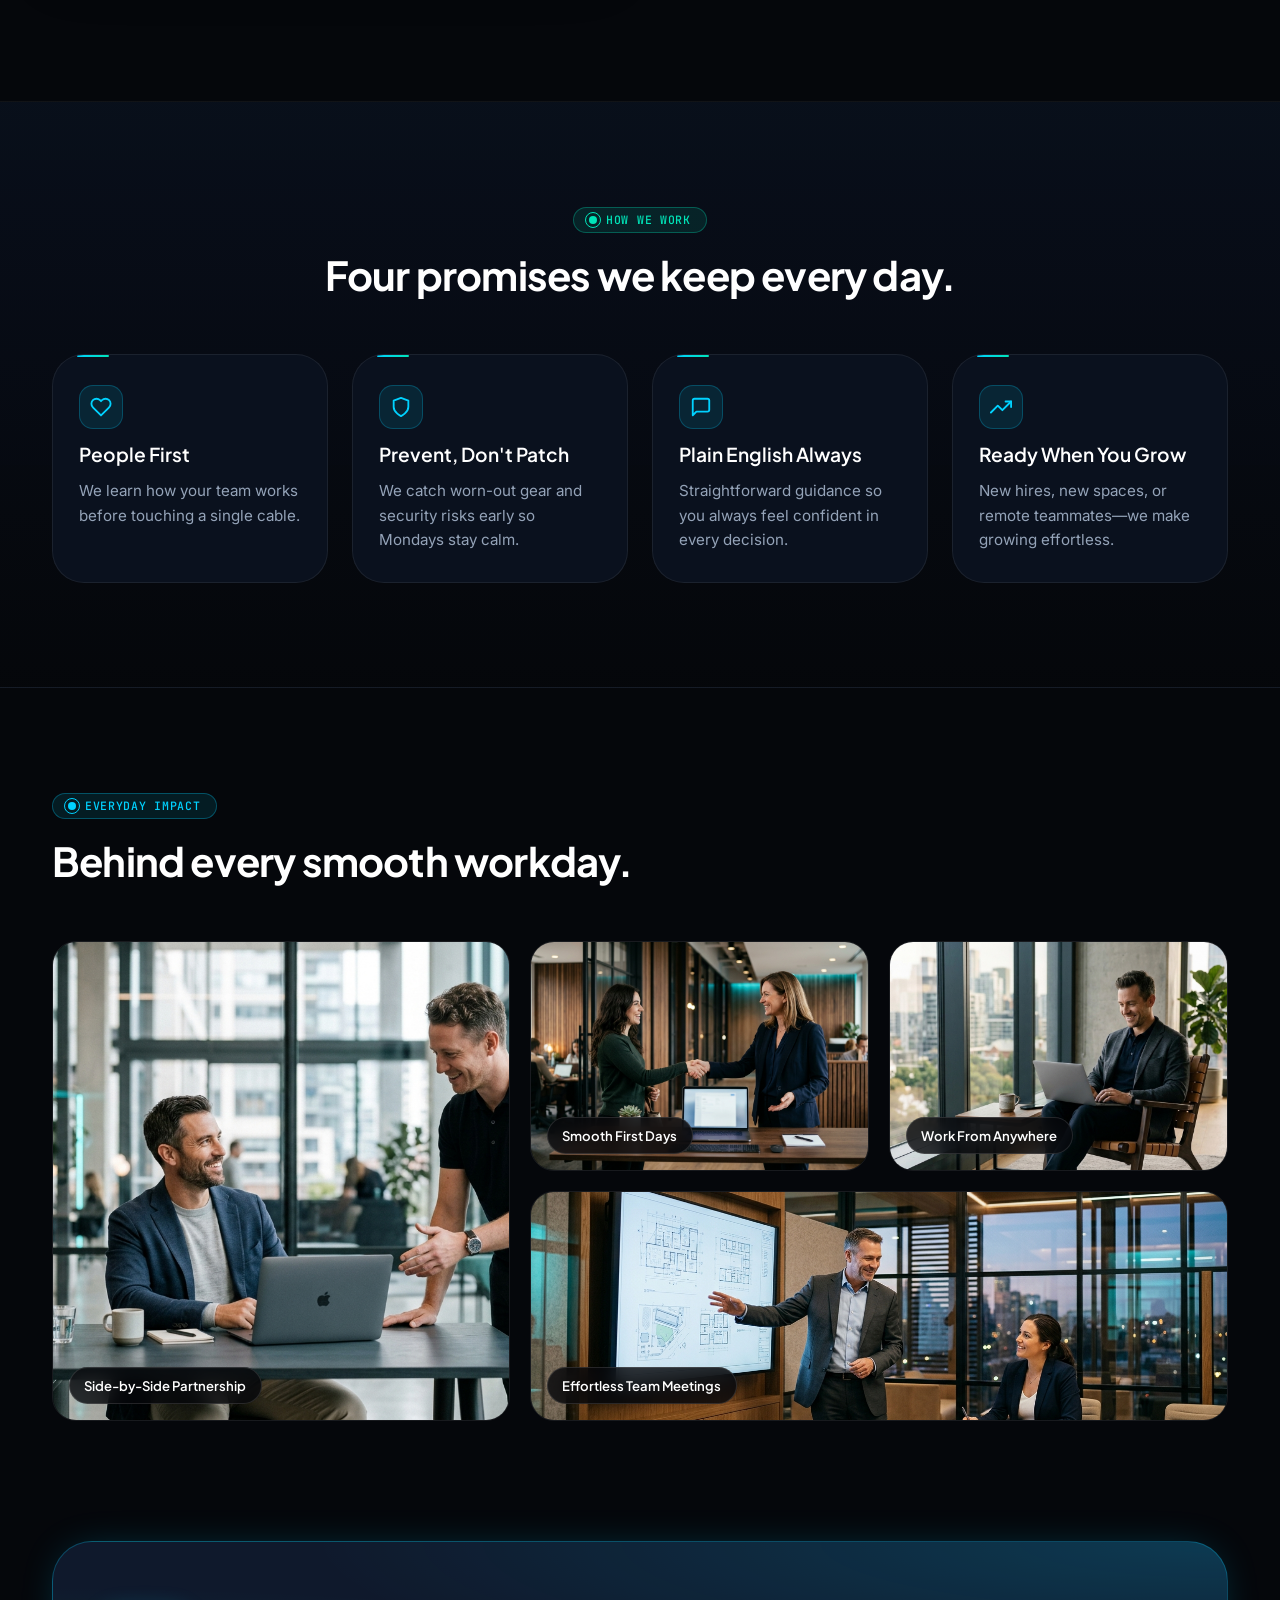
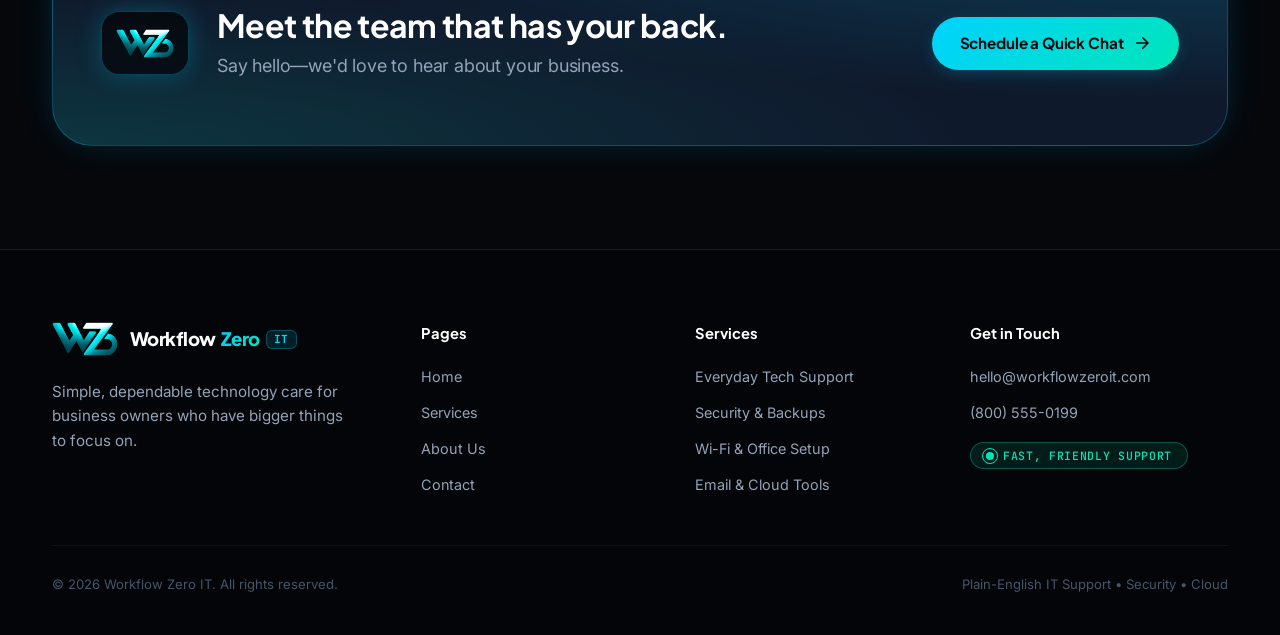
==== commit d15ae457: "Add files via upload" ====
--- a/about.html
+++ b/about.html
@@ -1,91 +1,294 @@
-<!doctype html>
+<!DOCTYPE html>
 <html lang="en">
 <head>
-  <meta charset="utf-8">
-  <meta name="viewport" content="width=device-width, initial-scale=1">
-  <meta name="description" content="Workflow Zero IT was founded to help small businesses simplify operations, automate repetitive work, and use AI practically.">
-  <title>About | Workflow Zero IT</title>
-  <link rel="stylesheet" href="styles.css">
+  <meta charset="UTF-8" />
+  <meta name="viewport" content="width=device-width, initial-scale=1.0" />
+  <title>About — Workflow Zero IT</title>
+  <meta name="description" content="Meet Workflow Zero IT—friendly technology specialists who speak plain English and keep your business running smoothly." />
+  <link rel="icon" type="image/png" href="assets/brand/favicon.png" />
+  <link rel="stylesheet" href="css/styles.css" />
 </head>
 <body>
+
+  <!-- Navigation -->
   <header class="site-header">
-    <div class="container nav">
-      <a class="brand" href="index.html"><img src="assets/workflow-zero-logo.png" alt="Workflow Zero IT logo"><span>Workflow Zero IT</span></a>
-      <button class="menu-toggle" type="button" aria-label="Toggle navigation" aria-expanded="false"><span></span><span></span><span></span></button>
-      <nav class="nav-links" aria-label="Main navigation">
-        <a href="index.html">Home</a><a href="services.html">Services</a><a href="workflow-audit.html">Workflow Audit</a><a href="about.html">About</a><a href="pricing.html">Pricing</a><a href="contact.html">Contact</a>
-        <a class="nav-cta" href="mailto:hello@workflowzeroit.com?subject=Book%20a%20Workflow%20Audit">Book an Audit</a>
+    <div class="container nav-inner">
+      <a href="index.html" class="brand-link" aria-label="Workflow Zero IT Home">
+        <img src="assets/brand/logo-mark.png" alt="Workflow Zero IT Logo" class="brand-logo-mark" />
+        <span class="brand-wordmark">Workflow <span class="brand-wordmark__zero">Zero</span><span class="brand-wordmark__it">IT</span></span>
+      </a>
+
+      <nav class="nav-links" aria-label="Primary Navigation">
+        <a href="index.html" class="nav-link">Home</a>
+        <a href="services.html" class="nav-link">Services</a>
+        <a href="about.html" class="nav-link is-active">About</a>
+        <a href="contact.html" class="nav-link">Contact</a>
       </nav>
+
+      <div class="nav-actions">
+        <div class="status-badge status-badge--mint nav-status">
+          <span class="pulse-dot"></span>
+          Live Help Ready
+        </div>
+        <a href="contact.html" class="btn btn--primary btn--sm">
+          Let's Talk
+          <svg viewBox="0 0 24 24" fill="none" stroke="currentColor" stroke-width="2.3" stroke-linecap="round" stroke-linejoin="round"><path d="M5 12h14M13 5l7 7-7 7"/></svg>
+        </a>
+        <button class="mobile-menu-btn" aria-label="Toggle Menu" aria-expanded="false">
+          <svg width="20" height="20" viewBox="0 0 24 24" fill="none" stroke="currentColor" stroke-width="2.2" stroke-linecap="round"><path d="M4 7h16M4 12h16M4 17h16"/></svg>
+        </button>
+      </div>
     </div>
   </header>
+
+  <!-- Mobile Drawer -->
+  <div class="mobile-drawer" aria-label="Mobile Navigation">
+    <a href="index.html" class="nav-link">Home</a>
+    <a href="services.html" class="nav-link">Services</a>
+    <a href="about.html" class="nav-link is-active">About</a>
+    <a href="contact.html" class="nav-link">Contact</a>
+    <a href="contact.html" class="btn btn--primary" style="margin-top: 0.5rem;">Let's Talk</a>
+  </div>
+
   <main>
-    <section class="page-hero">
-      <div class="container reveal">
-        <img class="mini-logo" src="assets/workflow-zero-logo.png" alt="Workflow Zero IT logo">
-        <p class="eyebrow">About</p>
-        <h1>Built by someone who understands real IT chaos.</h1>
-        <p class="lead">Workflow Zero IT exists to help small teams simplify operations, automate repetitive work, and use AI in practical ways that make everyday work easier.</p>
-      </div>
-    </section>
-
-    <section class="white-section">
-      <div class="container split-grid">
-        <div class="reveal">
-          <p class="eyebrow">Founder story</p>
-          <h2>From support tickets to smoother systems.</h2>
-          <p class="section-lead">Workflow Zero IT was founded by Javi, a helpdesk manager with infrastructure experience and a passion for automation, AI, and cleaner systems.</p>
-        </div>
-        <div class="card reveal">
-          <p>After years of supporting users, troubleshooting systems, and seeing the same manual processes break down again and again, the mission became clear: small businesses need more than basic tech support. They need systems that reduce friction.</p>
-          <p class="section-lead">The goal is simple: make technology easier to operate, easier to trust, and more useful in the day-to-day work of running a business.</p>
-        </div>
-      </div>
-    </section>
-
-    <section class="light-section">
-      <div class="container">
-        <div class="section-header center reveal">
-          <p class="eyebrow">Working principles</p>
-          <h2>Clean, practical, modern, trustworthy, direct.</h2>
-        </div>
-        <div class="grid-3">
-          <div class="card reveal"><h3>Practical first</h3><p>We focus on workflows your team will actually use, not unnecessary complexity.</p></div>
-          <div class="card reveal"><h3>Security-aware</h3><p>Access, permissions, data awareness, and documentation are part of the work from the start.</p></div>
-          <div class="card reveal"><h3>Tool-conscious</h3><p>The goal is not more software. The goal is to make your existing tools work together better.</p></div>
-        </div>
-      </div>
-    </section>
-
-    <section class="dark-section">
-      <div class="container grid-2">
-        <div class="card reveal">
-          <h2>What makes us different</h2>
-          <p>Traditional IT support keeps the lights on. Workflow Zero IT helps the business run better by combining support experience with workflow automation and practical AI.</p>
-        </div>
-        <div class="card reveal">
-          <h2>What we avoid</h2>
-          <ul class="check-list">
-            <li>Overbuilt systems your team cannot maintain</li>
-            <li>AI experiments without clear guardrails</li>
-            <li>Automations that hide broken processes</li>
-            <li>Tool sprawl disguised as innovation</li>
+    <!-- Hero + Wide Team Photography -->
+    <section class="page-hero page-hero--center">
+      <div class="ambient-orb ambient-orb--mint" style="top: -120px; left: 12%;"></div>
+      <div class="container">
+        <div class="hero-copy" data-reveal>
+          <div class="status-badge status-badge--mint">
+            <span class="pulse-dot"></span>
+            About Workflow Zero IT
+          </div>
+          <h1 class="headline-2xl">
+            Tech people who actually <span class="text-gradient">speak human.</span>
+          </h1>
+          <p class="body-lg">
+            You shouldn't need an IT degree to have fast computers, safe files, and calm mornings.
+          </p>
+        </div>
+
+        <div class="team-banner" data-reveal="scale" data-delay="120">
+          <div class="photo-frame">
+            <img src="assets/images/about-team.jpg" alt="Friendly Workflow Zero IT team smiling and collaborating in a modern studio office" />
+          </div>
+
+          <div class="floating-glass" style="bottom: 18px; left: 22px;">
+            <div class="floating-glass__icon">
+              <img src="assets/brand/logo-mark.png" alt="" />
+            </div>
+            <div class="floating-glass__meta">
+              <span class="floating-glass__label">Our Promise</span>
+              <span class="floating-glass__title">Friendly Faces, Zero Jargon</span>
+            </div>
+          </div>
+        </div>
+      </div>
+    </section>
+
+    <!-- Positive Story & Approach Split -->
+    <section class="section">
+      <div class="container">
+        <div class="service-split" style="border-bottom: none; padding: 0;" data-reveal>
+          <div class="service-split__visual">
+            <div class="photo-frame">
+              <img src="assets/images/service-support.jpg" alt="Warm, approachable Workflow Zero IT specialist smiling at her desk" loading="lazy" />
+            </div>
+            <div class="floating-glass" style="bottom: -14px; right: 16px;">
+              <div class="floating-glass__icon floating-glass__icon--mint">
+                <svg width="20" height="20" viewBox="0 0 24 24" fill="none" stroke="currentColor" stroke-width="2.2" stroke-linecap="round" stroke-linejoin="round"><path d="M20.84 4.61a5.5 5.5 0 0 0-7.78 0L12 5.67l-1.06-1.06a5.5 5.5 0 0 0-7.78 7.78l1.06 1.06L12 21.23l7.78-7.78 1.06-1.06a5.5 5.5 0 0 0 0-7.78z"/></svg>
+              </div>
+              <div class="floating-glass__meta">
+                <span class="floating-glass__label">Personal Care</span>
+                <span class="floating-glass__title">Real People Who Know Your Team</span>
+              </div>
+            </div>
+          </div>
+
+          <div class="service-split__content">
+            <div class="status-badge status-badge--cyan">
+              <span class="pulse-dot"></span>
+              Our Approach
+            </div>
+            <h2 class="headline-xl">Technology care that feels personal.</h2>
+            <p class="body-lg">
+              When your tools work quietly in the background, your whole workday feels lighter. We focus on helpful relationships, clear answers, and staying ahead of problems.
+            </p>
+
+            <div class="check-list">
+              <div class="check-row">
+                <span class="check-icon"><svg width="13" height="13" viewBox="0 0 24 24" fill="none" stroke="currentColor" stroke-width="3" stroke-linecap="round" stroke-linejoin="round"><polyline points="20 6 9 17 4 12"/></svg></span>
+                <span>Fast, welcoming help whenever someone on your team gets stuck</span>
+              </div>
+              <div class="check-row">
+                <span class="check-icon"><svg width="13" height="13" viewBox="0 0 24 24" fill="none" stroke="currentColor" stroke-width="3" stroke-linecap="round" stroke-linejoin="round"><polyline points="20 6 9 17 4 12"/></svg></span>
+                <span>Straightforward explanations in everyday language</span>
+              </div>
+              <div class="check-row">
+                <span class="check-icon"><svg width="13" height="13" viewBox="0 0 24 24" fill="none" stroke="currentColor" stroke-width="3" stroke-linecap="round" stroke-linejoin="round"><polyline points="20 6 9 17 4 12"/></svg></span>
+                <span>Quiet behind-the-scenes care that keeps workdays running smoothly</span>
+              </div>
+            </div>
+          </div>
+        </div>
+      </div>
+    </section>
+
+    <!-- 4 Core Promises -->
+    <section class="section section--surface">
+      <div class="container">
+        <div class="section-header section-header--center" data-reveal>
+          <div class="status-badge status-badge--mint">
+            <span class="pulse-dot"></span>
+            How We Work
+          </div>
+          <h2 class="headline-xl">Four promises we keep every day.</h2>
+        </div>
+
+        <div class="values-grid">
+          <div class="cyber-card value-card" data-reveal data-delay="0">
+            <div class="extra-icon">
+              <svg width="22" height="22" viewBox="0 0 24 24" fill="none" stroke="currentColor" stroke-width="2" stroke-linecap="round" stroke-linejoin="round"><path d="M20.84 4.61a5.5 5.5 0 0 0-7.78 0L12 5.67l-1.06-1.06a5.5 5.5 0 0 0-7.78 7.78l1.06 1.06L12 21.23l7.78-7.78 1.06-1.06a5.5 5.5 0 0 0 0-7.78z"/></svg>
+            </div>
+            <h3 class="headline-sm">People First</h3>
+            <p class="body-md">We learn how your team works before touching a single cable.</p>
+          </div>
+
+          <div class="cyber-card value-card" data-reveal data-delay="80">
+            <div class="extra-icon">
+              <svg width="22" height="22" viewBox="0 0 24 24" fill="none" stroke="currentColor" stroke-width="2" stroke-linecap="round" stroke-linejoin="round"><path d="M12 22s8-4 8-10V5l-8-3-8 3v7c0 6 8 10 8 10z"/></svg>
+            </div>
+            <h3 class="headline-sm">Prevent, Don't Patch</h3>
+            <p class="body-md">We catch worn-out gear and security risks early so Mondays stay calm.</p>
+          </div>
+
+          <div class="cyber-card value-card" data-reveal data-delay="160">
+            <div class="extra-icon">
+              <svg width="22" height="22" viewBox="0 0 24 24" fill="none" stroke="currentColor" stroke-width="2" stroke-linecap="round" stroke-linejoin="round"><path d="M21 15a2 2 0 0 1-2 2H7l-4 4V5a2 2 0 0 1 2-2h14a2 2 0 0 1 2 2z"/></svg>
+            </div>
+            <h3 class="headline-sm">Plain English Always</h3>
+            <p class="body-md">Straightforward guidance so you always feel confident in every decision.</p>
+          </div>
+
+          <div class="cyber-card value-card" data-reveal data-delay="240">
+            <div class="extra-icon">
+              <svg width="22" height="22" viewBox="0 0 24 24" fill="none" stroke="currentColor" stroke-width="2" stroke-linecap="round" stroke-linejoin="round"><polyline points="23 6 13.5 15.5 8.5 10.5 1 18"/><polyline points="17 6 23 6 23 12"/></svg>
+            </div>
+            <h3 class="headline-sm">Ready When You Grow</h3>
+            <p class="body-md">New hires, new spaces, or remote teammates—we make growing effortless.</p>
+          </div>
+        </div>
+      </div>
+    </section>
+
+    <!-- Real Workspaces Photo Mosaic -->
+    <section class="section">
+      <div class="container">
+        <div class="section-header" data-reveal>
+          <div class="status-badge status-badge--cyan">
+            <span class="pulse-dot"></span>
+            Everyday Impact
+          </div>
+          <h2 class="headline-xl">Behind every smooth workday.</h2>
+        </div>
+
+        <div class="photo-mosaic" data-reveal="scale">
+          <div class="mosaic-item mosaic-item--tall">
+            <img src="assets/images/hero-office.jpg" alt="Advisor helping business owner side-by-side" loading="lazy" />
+            <span class="mosaic-caption">Side-by-Side Partnership</span>
+          </div>
+
+          <div class="mosaic-item">
+            <img src="assets/images/workspace-welcome.jpg" alt="Manager welcoming a new team member on day one" loading="lazy" />
+            <span class="mosaic-caption">Smooth First Days</span>
+          </div>
+
+          <div class="mosaic-item">
+            <img src="assets/images/workspace-remote.jpg" alt="Business owner working effortlessly by the window" loading="lazy" />
+            <span class="mosaic-caption">Work From Anywhere</span>
+          </div>
+
+          <div class="mosaic-item mosaic-item--wide">
+            <img src="assets/images/workspace-meeting.jpg" alt="Team collaborating around a sleek presentation screen" loading="lazy" />
+            <span class="mosaic-caption">Effortless Team Meetings</span>
+          </div>
+        </div>
+      </div>
+    </section>
+
+    <!-- Bottom CTA -->
+    <section class="section" style="padding-top: 1rem;">
+      <div class="container">
+        <div class="cta-banner" data-reveal="scale">
+          <div class="cta-banner__left">
+            <div class="cta-emblem">
+              <img src="assets/brand/logo-mark.png" alt="Workflow Zero IT Emblem" />
+            </div>
+            <div>
+              <h2 class="headline-lg">Meet the team that has your back.</h2>
+              <p class="body-lg" style="margin-top: 0.4rem;">Say hello—we'd love to hear about your business.</p>
+            </div>
+          </div>
+          <a href="contact.html" class="btn btn--primary">
+            Schedule a Quick Chat
+            <svg viewBox="0 0 24 24" fill="none" stroke="currentColor" stroke-width="2.2" stroke-linecap="round" stroke-linejoin="round"><path d="M5 12h14M13 5l7 7-7 7"/></svg>
+          </a>
+        </div>
+      </div>
+    </section>
+  </main>
+
+  <!-- Footer -->
+  <footer class="site-footer">
+    <div class="container">
+      <div class="footer-grid">
+        <div class="footer-brand">
+          <a href="index.html" class="brand-link">
+            <img src="assets/brand/logo-mark.png" alt="Workflow Zero IT Logo" class="brand-logo-mark" />
+            <span class="brand-wordmark">Workflow <span class="brand-wordmark__zero">Zero</span><span class="brand-wordmark__it">IT</span></span>
+          </a>
+          <p class="body-md">Simple, dependable technology care for business owners who have bigger things to focus on.</p>
+        </div>
+
+        <div class="footer-col">
+          <h4>Pages</h4>
+          <ul class="footer-links">
+            <li><a href="index.html">Home</a></li>
+            <li><a href="services.html">Services</a></li>
+            <li><a href="about.html">About Us</a></li>
+            <li><a href="contact.html">Contact</a></li>
           </ul>
         </div>
-      </div>
-    </section>
-
-    <section class="final-cta">
-      <div class="container reveal">
-        <h2>Bring order to the work behind the work.</h2>
-        <p>Start with a Workflow Audit and find the systems worth improving first.</p>
-        <div class="cta-row center"><a class="btn primary" href="mailto:hello@workflowzeroit.com?subject=Book%20a%20Workflow%20Audit">Book a Workflow Audit</a><a class="btn ghost" href="contact.html">Ask a Question</a></div>
-      </div>
-    </section>
-  </main>
-  <footer class="site-footer">
-    <div class="container footer-grid"><div><h3>Workflow Zero IT</h3><p>Less friction. Better systems.</p></div><div><h3>Explore</h3><a href="index.html">Home</a><a href="services.html">Services</a><a href="pricing.html">Pricing</a></div><div><h3>Contact</h3><a href="mailto:hello@workflowzeroit.com">hello@workflowzeroit.com</a><a href="contact.html">Send a request</a></div></div>
-    <div class="footer-bottom"><div class="container">Copyright 2026 Workflow Zero IT. All rights reserved.</div></div>
+
+        <div class="footer-col">
+          <h4>Services</h4>
+          <ul class="footer-links">
+            <li><a href="services.html#support">Everyday Tech Support</a></li>
+            <li><a href="services.html#security">Security &amp; Backups</a></li>
+            <li><a href="services.html#network">Wi-Fi &amp; Office Setup</a></li>
+            <li><a href="services.html#cloud">Email &amp; Cloud Tools</a></li>
+          </ul>
+        </div>
+
+        <div class="footer-col">
+          <h4>Get in Touch</h4>
+          <ul class="footer-links">
+            <li><a href="mailto:hello@workflowzeroit.com">hello@workflowzeroit.com</a></li>
+            <li><a href="tel:+18005550199">(800) 555-0199</a></li>
+            <li style="margin-top: 0.4rem;">
+              <span class="status-badge status-badge--mint"><span class="pulse-dot"></span> Fast, Friendly Support</span>
+            </li>
+          </ul>
+        </div>
+      </div>
+
+      <div class="footer-bottom">
+        <span>&copy; 2026 Workflow Zero IT. All rights reserved.</span>
+        <span>Plain-English IT Support &bull; Security &bull; Cloud</span>
+      </div>
+    </div>
   </footer>
-  <script src="script.js"></script>
+
+  <script src="js/main.js"></script>
 </body>
 </html>
--- a/css/styles.css
+++ b/css/styles.css
@@ -0,0 +1,1900 @@
+/* ==========================================================================
+   Workflow Zero IT — "Cybernetic Infrastructure" Design System
+   Engineered from Design.md for high-clarity, photo-rich, approachable UX
+   ========================================================================== */
+
+@import url('https://fonts.googleapis.com/css2?family=Inter:wght@400;500;600&family=JetBrains+Mono:wght@500;700&family=Plus+Jakarta+Sans:wght@600;700;800&display=swap');
+
+:root {
+  /* Core Canvas & Tonal Elevation (Design.md) */
+  --bg-canvas: #05070B;
+  --bg-obsidian: #000000;
+  --surface-1: #0A111E;
+  --surface-2: #0F192C;
+  --surface-3: #16243C;
+
+  /* Brand Cybernetic Accents */
+  --cyan: #00D2FF;
+  --cyan-soft: #a5e7ff;
+  --cyan-dim: rgba(0, 210, 255, 0.12);
+  --cyan-border: rgba(0, 210, 255, 0.24);
+  --cyan-glow: rgba(0, 210, 255, 0.38);
+
+  --mint: #00E5B9;
+  --mint-soft: #7bffd8;
+  --mint-dim: rgba(0, 229, 185, 0.12);
+  --mint-border: rgba(0, 229, 185, 0.30);
+  --mint-glow: rgba(0, 229, 185, 0.40);
+
+  --navy-border: #16243C;
+  --hairline: rgba(255, 255, 255, 0.08);
+  --hairline-subtle: rgba(255, 255, 255, 0.05);
+
+  /* Text Hierarchy */
+  --text-primary: #FFFFFF;
+  --text-secondary: #94A3B8;
+  --text-muted: #475569;
+  --text-on-cyber: #05070B;
+
+  /* Typography Families */
+  --font-display: 'Plus Jakarta Sans', -apple-system, BlinkMacSystemFont, sans-serif;
+  --font-body: 'Inter', -apple-system, BlinkMacSystemFont, sans-serif;
+  --font-mono: 'JetBrains Mono', monospace;
+
+  /* Shape Profile (Roundedness 3: Pill & Generous Radii) */
+  --radius-sm: 0.5rem;
+  --radius-default: 1rem;
+  --radius-md: 1.5rem;
+  --radius-lg: 2rem;
+  --radius-xl: 2.5rem;
+  --radius-pill: 9999px;
+
+  /* Motion Curves */
+  --ease-out-expo: cubic-bezier(0.16, 1, 0.3, 1);
+  --ease-smooth: cubic-bezier(0.25, 0.8, 0.25, 1);
+
+  /* Layout */
+  --container-max: 1240px;
+  --nav-height: 84px;
+}
+
+/* Reset & Base */
+*, *::before, *::after {
+  box-sizing: border-box;
+  margin: 0;
+  padding: 0;
+}
+
+html {
+  scroll-behavior: smooth;
+  background-color: var(--bg-canvas);
+  color: var(--text-primary);
+  font-family: var(--font-body);
+  font-size: 16px;
+  -webkit-font-smoothing: antialiased;
+  -moz-osx-font-smoothing: grayscale;
+}
+
+body {
+  background-color: var(--bg-canvas);
+  color: var(--text-primary);
+  line-height: 1.6;
+  overflow-x: hidden;
+  position: relative;
+  min-height: 100vh;
+}
+
+/* Layer 0 Precision Hairline Grid + Ambient Cybernetic Glow */
+body::before {
+  content: '';
+  position: fixed;
+  inset: 0;
+  background-image:
+    linear-gradient(to right, rgba(15, 25, 44, 0.45) 1px, transparent 1px),
+    linear-gradient(to bottom, rgba(15, 25, 44, 0.45) 1px, transparent 1px);
+  background-size: 32px 32px;
+  mask-image: radial-gradient(ellipse 80% 70% at 50% 25%, #000 35%, transparent 100%);
+  -webkit-mask-image: radial-gradient(ellipse 80% 70% at 50% 25%, #000 35%, transparent 100%);
+  pointer-events: none;
+  z-index: 0;
+}
+
+img {
+  max-width: 100%;
+  display: block;
+}
+
+a {
+  color: inherit;
+  text-decoration: none;
+}
+
+button, input, textarea, select {
+  font-family: inherit;
+}
+
+/* Ambient Floating Orbs */
+.ambient-orb {
+  position: absolute;
+  border-radius: 50%;
+  filter: blur(110px);
+  pointer-events: none;
+  z-index: 0;
+  opacity: 0.45;
+  animation: orbFloat 14s ease-in-out infinite alternate;
+}
+
+.ambient-orb--cyan {
+  width: 480px;
+  height: 480px;
+  background: radial-gradient(circle, rgba(0, 210, 255, 0.28) 0%, transparent 70%);
+}
+
+.ambient-orb--mint {
+  width: 420px;
+  height: 420px;
+  background: radial-gradient(circle, rgba(0, 229, 185, 0.22) 0%, transparent 70%);
+  animation-delay: -6s;
+}
+
+@keyframes orbFloat {
+  0% { transform: translate3d(0, 0, 0) scale(1); }
+  100% { transform: translate3d(28px, -24px, 0) scale(1.08); }
+}
+
+/* Layout Containers */
+.container {
+  width: 100%;
+  max-width: var(--container-max);
+  margin: 0 auto;
+  padding: 0 2rem;
+  position: relative;
+  z-index: 2;
+}
+
+.section {
+  padding: 6.5rem 0;
+  position: relative;
+}
+
+.section--compact {
+  padding: 4.5rem 0;
+}
+
+.section--surface {
+  background: linear-gradient(180deg, rgba(10, 17, 30, 0.85) 0%, rgba(5, 7, 11, 0.95) 100%);
+  border-top: 1px solid var(--hairline-subtle);
+  border-bottom: 1px solid var(--hairline-subtle);
+}
+
+/* ==========================================================================
+   Typography Scale (Design.md exact tokens)
+   ========================================================================== */
+
+.headline-2xl {
+  font-family: var(--font-display);
+  font-size: clamp(2.35rem, 4.5vw, 3.5rem); /* 36px -> 56px */
+  font-weight: 800;
+  line-height: 1.12;
+  letter-spacing: -0.03em;
+  color: var(--text-primary);
+}
+
+.headline-xl {
+  font-family: var(--font-display);
+  font-size: clamp(1.85rem, 3.2vw, 2.5rem); /* 28px -> 40px */
+  font-weight: 700;
+  line-height: 1.18;
+  letter-spacing: -0.02em;
+  color: var(--text-primary);
+}
+
+.headline-lg {
+  font-family: var(--font-display);
+  font-size: clamp(1.5rem, 2.5vw, 2rem); /* 24px -> 32px */
+  font-weight: 700;
+  line-height: 1.24;
+  letter-spacing: -0.02em;
+  color: var(--text-primary);
+}
+
+.headline-md {
+  font-family: var(--font-display);
+  font-size: 1.4rem;
+  font-weight: 600;
+  line-height: 1.32;
+  letter-spacing: -0.01em;
+  color: var(--text-primary);
+}
+
+.headline-sm {
+  font-family: var(--font-display);
+  font-size: 1.2rem;
+  font-weight: 600;
+  line-height: 1.4;
+  color: var(--text-primary);
+}
+
+.body-lg {
+  font-family: var(--font-body);
+  font-size: 1.125rem; /* 18px */
+  line-height: 1.6;
+  letter-spacing: -0.01em;
+  color: var(--text-secondary);
+}
+
+.body-md {
+  font-family: var(--font-body);
+  font-size: 0.95rem; /* 15px */
+  line-height: 1.6;
+  color: var(--text-secondary);
+}
+
+.body-sm {
+  font-family: var(--font-body);
+  font-size: 0.8125rem; /* 13px */
+  line-height: 1.55;
+  letter-spacing: 0.01em;
+  color: var(--text-secondary);
+}
+
+.text-gradient {
+  background: linear-gradient(135deg, var(--cyan) 0%, var(--mint) 100%);
+  -webkit-background-clip: text;
+  background-clip: text;
+  color: transparent;
+}
+
+.section-header {
+  max-width: 640px;
+  margin-bottom: 3.5rem;
+}
+
+.section-header--center {
+  margin-left: auto;
+  margin-right: auto;
+  text-align: center;
+}
+
+.section-header .status-badge {
+  margin-bottom: 1.1rem;
+}
+
+.section-header p {
+  margin-top: 0.9rem;
+}
+
+/* ==========================================================================
+   Status & Peace-of-Mind Pill Badges (Design.md)
+   ========================================================================== */
+
+.status-badge {
+  display: inline-flex;
+  align-items: center;
+  gap: 0.55rem;
+  padding: 0.42rem 0.95rem;
+  border-radius: var(--radius-pill);
+  font-family: var(--font-mono);
+  font-size: 0.72rem; /* 11.5px */
+  font-weight: 500;
+  line-height: 1;
+  letter-spacing: 0.06em;
+  text-transform: uppercase;
+  white-space: nowrap;
+}
+
+.status-badge--mint {
+  background: rgba(0, 229, 185, 0.10);
+  border: 1px solid rgba(0, 229, 185, 0.30);
+  color: var(--mint);
+}
+
+.status-badge--cyan {
+  background: rgba(0, 210, 255, 0.10);
+  border: 1px solid rgba(0, 210, 255, 0.30);
+  color: var(--cyan);
+}
+
+.pulse-dot {
+  position: relative;
+  width: 8px;
+  height: 8px;
+  border-radius: 50%;
+  background: currentColor;
+  flex-shrink: 0;
+}
+
+.pulse-dot::after {
+  content: '';
+  position: absolute;
+  inset: -4px;
+  border-radius: 50%;
+  border: 1.5px solid currentColor;
+  animation: statusPing 2.2s cubic-bezier(0, 0, 0.2, 1) infinite;
+}
+
+@keyframes statusPing {
+  0% { transform: scale(0.75); opacity: 0.9; }
+  80%, 100% { transform: scale(2.1); opacity: 0; }
+}
+
+/* ==========================================================================
+   Buttons (Design.md Primary Cyber & Secondary Ghost)
+   ========================================================================== */
+
+.btn-group {
+  display: flex;
+  flex-wrap: wrap;
+  align-items: center;
+  gap: 1rem;
+}
+
+.btn {
+  display: inline-flex;
+  align-items: center;
+  justify-content: center;
+  gap: 0.6rem;
+  padding: 0.9rem 1.75rem;
+  border-radius: var(--radius-pill);
+  font-family: var(--font-display);
+  font-size: 0.95rem;
+  font-weight: 700;
+  letter-spacing: -0.01em;
+  cursor: pointer;
+  border: none;
+  transition: transform 0.25s var(--ease-out-expo), box-shadow 0.25s var(--ease-out-expo), filter 0.25s ease, background 0.25s ease, border-color 0.25s ease;
+  text-decoration: none;
+  white-space: nowrap;
+}
+
+.btn svg {
+  width: 18px;
+  height: 18px;
+  transition: transform 0.25s var(--ease-out-expo);
+}
+
+.btn:hover svg {
+  transform: translateX(3px);
+}
+
+.btn--primary {
+  background: linear-gradient(135deg, var(--cyan) 0%, var(--mint) 100%);
+  color: var(--text-on-cyber);
+  box-shadow: 0 4px 18px -4px rgba(0, 210, 255, 0.30);
+}
+
+.btn--primary:hover {
+  filter: brightness(1.09);
+  transform: translateY(-2px);
+  box-shadow: 0 0 28px rgba(0, 210, 255, 0.45), 0 0 14px rgba(0, 229, 185, 0.30);
+}
+
+.btn--ghost {
+  background: transparent;
+  color: var(--cyan);
+  border: 1px solid rgba(0, 210, 255, 0.40);
+}
+
+.btn--ghost:hover {
+  background: rgba(0, 210, 255, 0.09);
+  border-color: var(--cyan);
+  transform: translateY(-2px);
+  box-shadow: 0 0 20px -4px rgba(0, 210, 255, 0.28);
+}
+
+.btn--sm {
+  padding: 0.65rem 1.3rem;
+  font-size: 0.875rem;
+}
+
+/* ==========================================================================
+   Navigation Header (Glassmorphic Sticky Bar)
+   ========================================================================== */
+
+.site-header {
+  position: sticky;
+  top: 0;
+  z-index: 100;
+  height: var(--nav-height);
+  display: flex;
+  align-items: center;
+  background: rgba(5, 7, 11, 0.72);
+  backdrop-filter: blur(16px);
+  -webkit-backdrop-filter: blur(16px);
+  border-bottom: 1px solid rgba(255, 255, 255, 0.06);
+  transition: background 0.3s ease, border-color 0.3s ease, box-shadow 0.3s ease;
+}
+
+.site-header.is-scrolled {
+  background: rgba(5, 7, 11, 0.92);
+  border-bottom-color: rgba(0, 210, 255, 0.18);
+  box-shadow: 0 12px 32px -12px rgba(0, 0, 0, 0.75);
+}
+
+.nav-inner {
+  display: flex;
+  align-items: center;
+  justify-content: space-between;
+  gap: 1.5rem;
+}
+
+.brand-link {
+  display: inline-flex;
+  align-items: center;
+  gap: 0.72rem;
+  flex-shrink: 0;
+  transition: transform 0.25s var(--ease-out-expo), filter 0.25s ease;
+}
+
+.brand-link:hover {
+  transform: scale(1.02);
+  filter: drop-shadow(0 0 14px rgba(0, 210, 255, 0.32));
+}
+
+.brand-logo-mark {
+  height: 34px;
+  width: auto;
+}
+
+.brand-wordmark {
+  font-family: var(--font-display);
+  font-size: 1.16rem;
+  font-weight: 800;
+  letter-spacing: -0.025em;
+  color: var(--text-primary);
+  display: inline-flex;
+  align-items: center;
+  gap: 0.3rem;
+  line-height: 1;
+}
+
+.brand-wordmark__zero {
+  background: linear-gradient(135deg, var(--cyan) 0%, var(--mint) 100%);
+  -webkit-background-clip: text;
+  background-clip: text;
+  color: transparent;
+}
+
+.brand-wordmark__it {
+  font-family: var(--font-mono);
+  font-size: 0.7rem;
+  font-weight: 700;
+  letter-spacing: 0.06em;
+  color: var(--cyan);
+  padding: 0.2rem 0.42rem;
+  border-radius: 6px;
+  background: rgba(0, 210, 255, 0.12);
+  border: 1px solid rgba(0, 210, 255, 0.28);
+  margin-left: 0.08rem;
+}
+
+.nav-links {
+  display: flex;
+  align-items: center;
+  gap: 0.35rem;
+  padding: 0.35rem;
+  background: rgba(10, 17, 30, 0.85);
+  border: 1px solid var(--hairline);
+  border-radius: var(--radius-pill);
+}
+
+.nav-link {
+  padding: 0.52rem 1.2rem;
+  border-radius: var(--radius-pill);
+  font-family: var(--font-body);
+  font-size: 0.9rem;
+  font-weight: 500;
+  color: var(--text-secondary);
+  transition: color 0.2s ease, background 0.25s ease, box-shadow 0.25s ease;
+}
+
+.nav-link:hover {
+  color: var(--text-primary);
+}
+
+.nav-link.is-active {
+  color: var(--cyan);
+  background: rgba(0, 210, 255, 0.11);
+  box-shadow: inset 0 0 0 1px rgba(0, 210, 255, 0.28);
+}
+
+.nav-actions {
+  display: flex;
+  align-items: center;
+  gap: 1rem;
+}
+
+.nav-status {
+  display: inline-flex;
+}
+
+.mobile-menu-btn {
+  display: none;
+  width: 44px;
+  height: 44px;
+  border-radius: var(--radius-pill);
+  background: var(--surface-1);
+  border: 1px solid var(--cyan-border);
+  color: var(--text-primary);
+  align-items: center;
+  justify-content: center;
+  cursor: pointer;
+}
+
+/* Mobile Slide Drawer */
+.mobile-drawer {
+  position: fixed;
+  inset: var(--nav-height) 0 0 0;
+  background: rgba(5, 7, 11, 0.97);
+  backdrop-filter: blur(20px);
+  z-index: 99;
+  padding: 2rem;
+  display: flex;
+  flex-direction: column;
+  gap: 1rem;
+  transform: translateY(-12px);
+  opacity: 0;
+  pointer-events: none;
+  transition: opacity 0.28s ease, transform 0.28s var(--ease-out-expo);
+}
+
+.mobile-drawer.is-open {
+  transform: translateY(0);
+  opacity: 1;
+  pointer-events: auto;
+}
+
+.mobile-drawer .nav-link {
+  font-size: 1.2rem;
+  padding: 0.95rem 1.25rem;
+  border: 1px solid var(--hairline-subtle);
+  background: var(--surface-1);
+}
+
+.mobile-drawer .nav-link.is-active {
+  border-color: var(--cyan);
+  background: rgba(0, 210, 255, 0.12);
+}
+
+/* ==========================================================================
+   Cybernetic Cards & Rack-Blade Corner Accents (Design.md)
+   ========================================================================== */
+
+.cyber-card {
+  position: relative;
+  background: var(--surface-1);
+  border: 1px solid rgba(255, 255, 255, 0.07);
+  border-radius: var(--radius-lg);
+  overflow: hidden;
+  transition: transform 0.35s var(--ease-out-expo), border-color 0.35s ease, box-shadow 0.35s ease;
+  --mouse-x: 50%;
+  --mouse-y: 0%;
+}
+
+/* Top-left & top-right 32px cyan rack-blade corner hairline accents */
+.cyber-card::before {
+  content: '';
+  position: absolute;
+  top: 0;
+  left: 24px;
+  width: 32px;
+  height: 2px;
+  background: linear-gradient(90deg, var(--cyan), var(--mint));
+  border-radius: 2px;
+  z-index: 3;
+  transition: width 0.35s var(--ease-out-expo), box-shadow 0.35s ease;
+}
+
+/* Mouse-tracking ambient spotlight sheen */
+.cyber-card::after {
+  content: '';
+  position: absolute;
+  inset: 0;
+  background: radial-gradient(480px circle at var(--mouse-x) var(--mouse-y), rgba(0, 210, 255, 0.09), transparent 55%);
+  opacity: 0;
+  pointer-events: none;
+  transition: opacity 0.35s ease;
+  z-index: 1;
+}
+
+.cyber-card:hover {
+  transform: translateY(-5px);
+  border-color: rgba(0, 210, 255, 0.28);
+  box-shadow: 0 0 26px -4px rgba(0, 210, 255, 0.30), 0 20px 40px -20px rgba(0, 0, 0, 0.85);
+}
+
+.cyber-card:hover::before {
+  width: 64px;
+  box-shadow: 0 0 12px var(--cyan);
+}
+
+.cyber-card:hover::after {
+  opacity: 1;
+}
+
+.cyber-card > * {
+  position: relative;
+  z-index: 2;
+}
+
+/* Photo Frame Styling */
+.photo-frame {
+  position: relative;
+  border-radius: var(--radius-lg);
+  overflow: hidden;
+  border: 1px solid rgba(0, 210, 255, 0.20);
+  background: var(--surface-2);
+  box-shadow: 0 24px 60px -20px rgba(0, 0, 0, 0.85), 0 0 32px -10px rgba(0, 210, 255, 0.22);
+}
+
+.photo-frame img {
+  width: 100%;
+  height: 100%;
+  object-fit: cover;
+  transition: transform 0.7s var(--ease-out-expo);
+}
+
+.photo-frame:hover img {
+  transform: scale(1.04);
+}
+
+.photo-frame::after {
+  content: '';
+  position: absolute;
+  inset: 0;
+  background: linear-gradient(180deg, rgba(5, 7, 11, 0.0) 55%, rgba(5, 7, 11, 0.55) 100%);
+  pointer-events: none;
+}
+
+/* Floating Glass Telemetry Overlays on Photos */
+.floating-glass {
+  position: absolute;
+  z-index: 4;
+  display: flex;
+  align-items: center;
+  gap: 0.85rem;
+  padding: 0.85rem 1.15rem;
+  background: rgba(15, 25, 44, 0.82);
+  backdrop-filter: blur(14px);
+  -webkit-backdrop-filter: blur(14px);
+  border: 1px solid rgba(0, 210, 255, 0.26);
+  border-radius: var(--radius-md);
+  box-shadow: 0 16px 36px -8px rgba(0, 0, 0, 0.65), 0 0 20px -6px rgba(0, 210, 255, 0.28);
+  animation: gentleBob 5.5s ease-in-out infinite alternate;
+}
+
+.floating-glass--delay {
+  animation-delay: -2.7s;
+}
+
+@keyframes gentleBob {
+  0% { transform: translateY(0px); }
+  100% { transform: translateY(-7px); }
+}
+
+.floating-glass__icon {
+  width: 44px;
+  height: 40px;
+  border-radius: 12px;
+  background: rgba(0, 210, 255, 0.12);
+  border: 1px solid rgba(0, 210, 255, 0.25);
+  display: flex;
+  align-items: center;
+  justify-content: center;
+  flex-shrink: 0;
+  color: var(--cyan);
+}
+
+.floating-glass__icon--mint {
+  background: rgba(0, 229, 185, 0.12);
+  border-color: rgba(0, 229, 185, 0.28);
+  color: var(--mint);
+}
+
+.floating-glass__icon img {
+  width: 32px;
+  height: auto;
+  object-fit: contain;
+}
+
+.floating-glass__meta {
+  display: flex;
+  flex-direction: column;
+  gap: 0.12rem;
+}
+
+.floating-glass__label {
+  font-family: var(--font-mono);
+  font-size: 0.68rem;
+  font-weight: 700;
+  letter-spacing: 0.06em;
+  text-transform: uppercase;
+  color: var(--mint);
+}
+
+.floating-glass__label--cyan {
+  color: var(--cyan);
+}
+
+.floating-glass__title {
+  font-family: var(--font-display);
+  font-size: 0.88rem;
+  font-weight: 600;
+  color: var(--text-primary);
+}
+
+/* ==========================================================================
+   Hero Layouts
+   ========================================================================== */
+
+.hero {
+  padding: 4.5rem 0 5.5rem;
+  position: relative;
+  overflow: hidden;
+}
+
+.hero-grid {
+  display: grid;
+  grid-template-columns: 1.02fr 0.98fr;
+  align-items: center;
+  gap: 3.5rem;
+}
+
+.hero-copy {
+  display: flex;
+  flex-direction: column;
+  align-items: flex-start;
+  gap: 1.35rem;
+}
+
+.hero-copy .body-lg {
+  max-width: 500px;
+}
+
+.hero-visual {
+  position: relative;
+  padding: 1rem 0;
+}
+
+.hero-visual .photo-frame {
+  aspect-ratio: 16 / 11;
+}
+
+.hero-float-top {
+  top: -8px;
+  right: -14px;
+}
+
+.hero-float-bottom {
+  bottom: -8px;
+  left: -16px;
+}
+
+/* Page Sub-Hero */
+.page-hero {
+  padding: 4.25rem 0 3.25rem;
+  position: relative;
+}
+
+.page-hero--center {
+  text-align: center;
+}
+
+.page-hero--center .hero-copy {
+  align-items: center;
+  max-width: 720px;
+  margin: 0 auto;
+}
+
+/* ==========================================================================
+   Animated Marquee Strip
+   ========================================================================== */
+
+.marquee-bar {
+  border-top: 1px solid var(--hairline-subtle);
+  border-bottom: 1px solid var(--hairline-subtle);
+  background: rgba(10, 17, 30, 0.65);
+  padding: 1.15rem 0;
+  overflow: hidden;
+  position: relative;
+  z-index: 2;
+}
+
+.marquee-track {
+  display: flex;
+  width: max-content;
+  gap: 2.5rem;
+  animation: marqueeScroll 32s linear infinite;
+}
+
+.marquee-bar:hover .marquee-track {
+  animation-play-state: paused;
+}
+
+.marquee-item {
+  display: inline-flex;
+  align-items: center;
+  gap: 0.7rem;
+  font-family: var(--font-display);
+  font-size: 0.92rem;
+  font-weight: 600;
+  color: var(--text-secondary);
+  white-space: nowrap;
+}
+
+.marquee-item span.dot {
+  width: 6px;
+  height: 6px;
+  border-radius: 50%;
+  background: var(--cyan);
+  box-shadow: 0 0 10px var(--cyan);
+}
+
+@keyframes marqueeScroll {
+  0% { transform: translateX(0); }
+  100% { transform: translateX(-50%); }
+}
+
+/* ==========================================================================
+   Service Photo Cards (2x2 Grid)
+   ========================================================================== */
+
+.services-photo-grid {
+  display: grid;
+  grid-template-columns: repeat(2, 1fr);
+  gap: 2rem;
+}
+
+.service-photo-card {
+  display: flex;
+  flex-direction: column;
+  height: 100%;
+}
+
+.service-photo-card__media {
+  position: relative;
+  aspect-ratio: 16 / 9.5;
+  overflow: hidden;
+  border-bottom: 1px solid var(--hairline-subtle);
+}
+
+.service-photo-card__media img {
+  width: 100%;
+  height: 100%;
+  object-fit: cover;
+  transition: transform 0.65s var(--ease-out-expo);
+}
+
+.service-photo-card:hover .service-photo-card__media img {
+  transform: scale(1.06);
+}
+
+.service-photo-card__tag {
+  position: absolute;
+  top: 1rem;
+  right: 1rem;
+  z-index: 2;
+  padding: 0.35rem 0.8rem;
+  border-radius: var(--radius-pill);
+  background: rgba(5, 7, 11, 0.78);
+  backdrop-filter: blur(10px);
+  border: 1px solid rgba(0, 210, 255, 0.25);
+  font-family: var(--font-mono);
+  font-size: 0.68rem;
+  letter-spacing: 0.05em;
+  text-transform: uppercase;
+  color: var(--cyan);
+}
+
+.service-photo-card__body {
+  padding: 1.75rem 1.85rem 1.9rem;
+  display: flex;
+  flex-direction: column;
+  gap: 0.6rem;
+  flex: 1;
+}
+
+.service-photo-card__link {
+  margin-top: auto;
+  padding-top: 0.75rem;
+  display: inline-flex;
+  align-items: center;
+  gap: 0.45rem;
+  font-family: var(--font-display);
+  font-size: 0.9rem;
+  font-weight: 600;
+  color: var(--cyan);
+  transition: gap 0.25s var(--ease-out-expo), color 0.2s ease;
+}
+
+.service-photo-card:hover .service-photo-card__link {
+  gap: 0.75rem;
+  color: var(--mint);
+}
+
+/* ==========================================================================
+   Telemetry Metric Strip (JetBrains Mono code-metric)
+   ========================================================================== */
+
+.metrics-grid {
+  display: grid;
+  grid-template-columns: repeat(4, 1fr);
+  gap: 1.5rem;
+}
+
+.metric-card {
+  padding: 1.85rem 1.65rem;
+  display: flex;
+  flex-direction: column;
+  gap: 0.45rem;
+}
+
+.metric-value {
+  font-family: var(--font-mono);
+  font-size: clamp(1.75rem, 2.8vw, 2.25rem);
+  font-weight: 700;
+  line-height: 1.15;
+  letter-spacing: -0.02em;
+  color: var(--text-primary);
+  display: flex;
+  align-items: baseline;
+  gap: 0.2rem;
+}
+
+.metric-value .accent {
+  color: var(--mint);
+}
+
+.metric-label {
+  font-family: var(--font-display);
+  font-size: 0.95rem;
+  font-weight: 600;
+  color: var(--text-primary);
+}
+
+.metric-sub {
+  font-size: 0.83rem;
+  color: var(--text-secondary);
+}
+
+/* ==========================================================================
+   Interactive 3-Step Switcher & Infrastructure Node Lists (Design.md)
+   ========================================================================== */
+
+.steps-showcase {
+  display: grid;
+  grid-template-columns: 1fr 1.05fr;
+  gap: 3rem;
+  align-items: center;
+}
+
+.node-list {
+  display: flex;
+  flex-direction: column;
+  background: var(--surface-1);
+  border: 1px solid var(--hairline);
+  border-radius: var(--radius-lg);
+  overflow: hidden;
+}
+
+.node-row {
+  position: relative;
+  padding: 1.5rem 1.75rem;
+  border-bottom: 1px solid var(--hairline-subtle);
+  display: flex;
+  align-items: flex-start;
+  gap: 1.15rem;
+  cursor: pointer;
+  transition: background 0.28s ease;
+  text-align: left;
+  background: transparent;
+  border-left: none;
+  border-right: none;
+  border-top: none;
+  width: 100%;
+  color: inherit;
+}
+
+.node-row:last-child {
+  border-bottom: none;
+}
+
+.node-row::before {
+  content: '';
+  position: absolute;
+  left: 0;
+  top: 0;
+  bottom: 0;
+  width: 3px;
+  background: linear-gradient(180deg, var(--cyan), var(--mint));
+  transform: scaleY(0);
+  transition: transform 0.28s var(--ease-out-expo);
+}
+
+.node-row:hover,
+.node-row.is-active {
+  background: rgba(22, 36, 60, 0.48);
+}
+
+.node-row:hover::before,
+.node-row.is-active::before {
+  transform: scaleY(1);
+}
+
+.node-num {
+  font-family: var(--font-mono);
+  font-size: 0.8rem;
+  font-weight: 700;
+  padding: 0.35rem 0.65rem;
+  border-radius: var(--radius-pill);
+  background: rgba(0, 210, 255, 0.10);
+  border: 1px solid rgba(0, 210, 255, 0.25);
+  color: var(--cyan);
+  flex-shrink: 0;
+  margin-top: 0.1rem;
+}
+
+.node-row.is-active .node-num {
+  background: linear-gradient(135deg, var(--cyan), var(--mint));
+  color: var(--text-on-cyber);
+  border-color: transparent;
+}
+
+.node-content h3 {
+  font-family: var(--font-display);
+  font-size: 1.15rem;
+  font-weight: 600;
+  margin-bottom: 0.3rem;
+  color: var(--text-primary);
+}
+
+.node-content p {
+  font-size: 0.92rem;
+  color: var(--text-secondary);
+}
+
+.step-visual-stage {
+  position: relative;
+  aspect-ratio: 16 / 11;
+  border-radius: var(--radius-lg);
+  overflow: hidden;
+  border: 1px solid rgba(0, 210, 255, 0.22);
+  background: var(--surface-2);
+  box-shadow: 0 24px 60px -20px rgba(0, 0, 0, 0.8);
+}
+
+.step-visual-slide {
+  position: absolute;
+  inset: 0;
+  opacity: 0;
+  transform: scale(1.04);
+  transition: opacity 0.55s ease, transform 0.7s var(--ease-out-expo);
+  pointer-events: none;
+}
+
+.step-visual-slide.is-active {
+  opacity: 1;
+  transform: scale(1);
+  pointer-events: auto;
+}
+
+.step-visual-slide img {
+  width: 100%;
+  height: 100%;
+  object-fit: cover;
+}
+
+.step-visual-caption {
+  position: absolute;
+  left: 1.25rem;
+  right: 1.25rem;
+  bottom: 1.25rem;
+  padding: 0.95rem 1.25rem;
+  background: rgba(10, 17, 30, 0.85);
+  backdrop-filter: blur(14px);
+  border: 1px solid rgba(0, 210, 255, 0.24);
+  border-radius: var(--radius-md);
+  display: flex;
+  align-items: center;
+  justify-content: space-between;
+  gap: 1rem;
+}
+
+/* ==========================================================================
+   3-Column Everyday Moments Photo Cards
+   ========================================================================== */
+
+.moments-grid {
+  display: grid;
+  grid-template-columns: repeat(3, 1fr);
+  gap: 1.75rem;
+}
+
+.moment-card {
+  position: relative;
+  border-radius: var(--radius-lg);
+  overflow: hidden;
+  aspect-ratio: 4 / 4.6;
+  border: 1px solid rgba(255, 255, 255, 0.09);
+  background: var(--surface-1);
+  transition: transform 0.4s var(--ease-out-expo), border-color 0.35s ease, box-shadow 0.35s ease;
+}
+
+.moment-card img {
+  width: 100%;
+  height: 100%;
+  object-fit: cover;
+  transition: transform 0.7s var(--ease-out-expo);
+}
+
+.moment-card:hover {
+  transform: translateY(-6px);
+  border-color: rgba(0, 210, 255, 0.35);
+  box-shadow: 0 0 28px -6px rgba(0, 210, 255, 0.32);
+}
+
+.moment-card:hover img {
+  transform: scale(1.06);
+}
+
+.moment-card__overlay {
+  position: absolute;
+  inset: 0;
+  background: linear-gradient(180deg, rgba(5, 7, 11, 0.05) 35%, rgba(5, 7, 11, 0.92) 100%);
+  display: flex;
+  flex-direction: column;
+  justify-content: flex-end;
+  padding: 1.75rem;
+  gap: 0.4rem;
+}
+
+/* ==========================================================================
+   Services Page — Filter Pill Bar & Alternating Feature Splits
+   ========================================================================== */
+
+.filter-pills {
+  display: flex;
+  flex-wrap: wrap;
+  justify-content: center;
+  gap: 0.65rem;
+  margin-top: 2rem;
+}
+
+.filter-pill {
+  padding: 0.6rem 1.25rem;
+  border-radius: var(--radius-pill);
+  background: var(--surface-1);
+  border: 1px solid var(--hairline);
+  color: var(--text-secondary);
+  font-family: var(--font-display);
+  font-size: 0.88rem;
+  font-weight: 600;
+  cursor: pointer;
+  transition: all 0.25s ease;
+}
+
+.filter-pill:hover,
+.filter-pill.is-active {
+  color: var(--cyan);
+  border-color: var(--cyan);
+  background: rgba(0, 210, 255, 0.10);
+  box-shadow: 0 0 18px -4px rgba(0, 210, 255, 0.28);
+}
+
+.service-split {
+  display: grid;
+  grid-template-columns: 1fr 1fr;
+  gap: 3.75rem;
+  align-items: center;
+  padding: 3.5rem 0;
+  border-bottom: 1px solid var(--hairline-subtle);
+}
+
+.service-split:last-child {
+  border-bottom: none;
+}
+
+.service-split--reverse .service-split__visual {
+  order: 2;
+}
+
+.service-split--reverse .service-split__content {
+  order: 1;
+}
+
+.service-split__visual {
+  position: relative;
+}
+
+.service-split__visual .photo-frame {
+  aspect-ratio: 16 / 10.5;
+}
+
+.service-split__content {
+  display: flex;
+  flex-direction: column;
+  align-items: flex-start;
+  gap: 1.15rem;
+}
+
+.check-list {
+  width: 100%;
+  display: flex;
+  flex-direction: column;
+  margin-top: 0.35rem;
+  background: var(--surface-1);
+  border: 1px solid var(--hairline);
+  border-radius: var(--radius-md);
+  overflow: hidden;
+}
+
+.check-row {
+  position: relative;
+  display: flex;
+  align-items: center;
+  gap: 0.9rem;
+  padding: 0.95rem 1.25rem;
+  border-bottom: 1px solid var(--hairline-subtle);
+  font-size: 0.94rem;
+  color: var(--text-primary);
+  transition: background 0.25s ease;
+}
+
+.check-row:last-child {
+  border-bottom: none;
+}
+
+.check-row::before {
+  content: '';
+  position: absolute;
+  left: 0;
+  top: 0;
+  bottom: 0;
+  width: 3px;
+  background: var(--cyan);
+  opacity: 0;
+  transition: opacity 0.25s ease;
+}
+
+.check-row:hover {
+  background: rgba(22, 36, 60, 0.42);
+}
+
+.check-row:hover::before {
+  opacity: 1;
+}
+
+.check-icon {
+  width: 24px;
+  height: 24px;
+  border-radius: 50%;
+  background: rgba(0, 229, 185, 0.14);
+  border: 1px solid rgba(0, 229, 185, 0.35);
+  color: var(--mint);
+  display: inline-flex;
+  align-items: center;
+  justify-content: center;
+  flex-shrink: 0;
+}
+
+/* Compact Bento Grid (6 Included Extras) */
+.extras-grid {
+  display: grid;
+  grid-template-columns: repeat(3, 1fr);
+  gap: 1.5rem;
+}
+
+.extra-card {
+  padding: 1.75rem;
+  display: flex;
+  flex-direction: column;
+  gap: 0.75rem;
+}
+
+.extra-icon {
+  width: 44px;
+  height: 44px;
+  border-radius: 14px;
+  background: rgba(0, 210, 255, 0.10);
+  border: 1px solid rgba(0, 210, 255, 0.24);
+  color: var(--cyan);
+  display: flex;
+  align-items: center;
+  justify-content: center;
+}
+
+/* ==========================================================================
+   About Page — Wide Team Hero & Mosaic
+   ========================================================================== */
+
+.team-banner {
+  margin-top: 2.75rem;
+  position: relative;
+}
+
+.team-banner .photo-frame {
+  aspect-ratio: 21 / 9.5;
+}
+
+.values-grid {
+  display: grid;
+  grid-template-columns: repeat(4, 1fr);
+  gap: 1.5rem;
+}
+
+.value-card {
+  padding: 1.85rem 1.65rem;
+  display: flex;
+  flex-direction: column;
+  gap: 0.75rem;
+}
+
+.photo-mosaic {
+  display: grid;
+  grid-template-columns: 1.35fr 1fr 1fr;
+  grid-template-rows: 230px 230px;
+  gap: 1.25rem;
+}
+
+.mosaic-item {
+  position: relative;
+  border-radius: var(--radius-md);
+  overflow: hidden;
+  border: 1px solid var(--hairline);
+}
+
+.mosaic-item--tall {
+  grid-row: span 2;
+}
+
+.mosaic-item--wide {
+  grid-column: span 2;
+}
+
+.mosaic-item img {
+  width: 100%;
+  height: 100%;
+  object-fit: cover;
+  transition: transform 0.65s var(--ease-out-expo);
+}
+
+.mosaic-item:hover img {
+  transform: scale(1.06);
+}
+
+.mosaic-caption {
+  position: absolute;
+  left: 1rem;
+  bottom: 1rem;
+  padding: 0.45rem 0.9rem;
+  border-radius: var(--radius-pill);
+  background: rgba(5, 7, 11, 0.80);
+  backdrop-filter: blur(10px);
+  border: 1px solid rgba(255, 255, 255, 0.12);
+  font-family: var(--font-display);
+  font-size: 0.82rem;
+  font-weight: 600;
+  color: var(--text-primary);
+}
+
+/* ==========================================================================
+   Contact Page — Cybernetic Form, Checkboxes & Accordion (Design.md)
+   ========================================================================== */
+
+.contact-grid {
+  display: grid;
+  grid-template-columns: 0.92fr 1.08fr;
+  gap: 3.5rem;
+  align-items: start;
+}
+
+.contact-sidebar {
+  display: flex;
+  flex-direction: column;
+  gap: 1.5rem;
+}
+
+.contact-sidebar .photo-frame {
+  aspect-ratio: 16 / 10.5;
+}
+
+.contact-form-panel {
+  padding: 2.5rem;
+}
+
+.form-grid-2 {
+  display: grid;
+  grid-template-columns: 1fr 1fr;
+  gap: 1.15rem;
+}
+
+.form-field {
+  display: flex;
+  flex-direction: column;
+  gap: 0.48rem;
+  margin-bottom: 1.2rem;
+}
+
+.form-label {
+  font-family: var(--font-display);
+  font-size: 0.86rem;
+  font-weight: 600;
+  color: var(--text-primary);
+}
+
+.form-input,
+.form-textarea {
+  width: 100%;
+  padding: 0.88rem 1.15rem;
+  background: var(--bg-canvas);
+  border: 1px solid var(--navy-border);
+  border-radius: var(--radius-default);
+  color: var(--text-primary);
+  font-size: 0.95rem;
+  transition: border-color 0.2s ease, box-shadow 0.2s ease;
+  outline: none;
+}
+
+.form-input::placeholder,
+.form-textarea::placeholder {
+  color: var(--text-muted);
+}
+
+.form-input:focus,
+.form-textarea:focus {
+  border-color: var(--cyan);
+  box-shadow: 0 0 0 1px var(--cyan), 0 0 14px rgba(0, 210, 255, 0.25);
+}
+
+.form-textarea {
+  min-height: 104px;
+  resize: vertical;
+}
+
+/* Team Size Pill Radio Selector */
+.size-pills {
+  display: grid;
+  grid-template-columns: repeat(4, 1fr);
+  gap: 0.65rem;
+}
+
+.size-pill input {
+  position: absolute;
+  opacity: 0;
+  pointer-events: none;
+}
+
+.size-pill span {
+  display: flex;
+  align-items: center;
+  justify-content: center;
+  padding: 0.7rem 0.5rem;
+  border-radius: var(--radius-default);
+  background: var(--surface-2);
+  border: 1px solid #1E293B;
+  font-family: var(--font-mono);
+  font-size: 0.82rem;
+  font-weight: 500;
+  color: var(--text-secondary);
+  cursor: pointer;
+  transition: all 0.2s ease;
+}
+
+.size-pill input:checked + span {
+  background: rgba(0, 210, 255, 0.14);
+  border-color: var(--cyan);
+  color: var(--text-primary);
+  box-shadow: 0 0 14px rgba(0, 210, 255, 0.28);
+}
+
+/* Custom Cybernetic Checkboxes (Design.md lines 231-234) */
+.checkbox-grid {
+  display: grid;
+  grid-template-columns: 1fr 1fr;
+  gap: 0.75rem;
+}
+
+.cyber-checkbox {
+  display: flex;
+  align-items: center;
+  gap: 0.75rem;
+  padding: 0.8rem 1rem;
+  border-radius: var(--radius-default);
+  background: var(--bg-canvas);
+  border: 1px solid var(--navy-border);
+  cursor: pointer;
+  transition: border-color 0.2s ease, background 0.2s ease;
+  user-select: none;
+}
+
+.cyber-checkbox:hover {
+  border-color: rgba(0, 210, 255, 0.35);
+}
+
+.cyber-checkbox input {
+  position: absolute;
+  opacity: 0;
+  pointer-events: none;
+}
+
+.cyber-checkbox__box {
+  width: 20px;
+  height: 20px;
+  border-radius: 7px;
+  background: var(--surface-2);
+  border: 1px solid #1E293B;
+  display: inline-flex;
+  align-items: center;
+  justify-content: center;
+  flex-shrink: 0;
+  transition: all 0.2s ease;
+  color: transparent;
+}
+
+.cyber-checkbox input:checked ~ .cyber-checkbox__box {
+  background: var(--cyan);
+  border-color: var(--cyan);
+  color: #FFFFFF;
+  box-shadow: 0 0 12px rgba(0, 210, 255, 0.55);
+}
+
+.cyber-checkbox input:checked ~ .cyber-checkbox__text {
+  color: var(--text-primary);
+}
+
+.cyber-checkbox__text {
+  font-size: 0.86rem;
+  color: var(--text-secondary);
+  line-height: 1.35;
+}
+
+.form-success {
+  display: none;
+  text-align: center;
+  padding: 2.5rem 1.5rem;
+  flex-direction: column;
+  align-items: center;
+  gap: 1rem;
+}
+
+.form-success.is-visible {
+  display: flex;
+  animation: fadeScaleIn 0.45s var(--ease-out-expo) forwards;
+}
+
+@keyframes fadeScaleIn {
+  from { opacity: 0; transform: scale(0.95); }
+  to { opacity: 1; transform: scale(1); }
+}
+
+/* FAQ Accordion */
+.faq-list {
+  max-width: 820px;
+  margin: 0 auto;
+  display: flex;
+  flex-direction: column;
+  gap: 1rem;
+}
+
+.faq-item {
+  background: var(--surface-1);
+  border: 1px solid var(--hairline);
+  border-radius: var(--radius-md);
+  overflow: hidden;
+  transition: border-color 0.25s ease;
+}
+
+.faq-item.is-open {
+  border-color: rgba(0, 210, 255, 0.32);
+}
+
+.faq-trigger {
+  width: 100%;
+  padding: 1.35rem 1.6rem;
+  background: transparent;
+  border: none;
+  color: var(--text-primary);
+  font-family: var(--font-display);
+  font-size: 1.05rem;
+  font-weight: 600;
+  text-align: left;
+  display: flex;
+  align-items: center;
+  justify-content: space-between;
+  gap: 1rem;
+  cursor: pointer;
+}
+
+.faq-icon {
+  width: 30px;
+  height: 30px;
+  border-radius: 50%;
+  background: var(--surface-2);
+  border: 1px solid var(--hairline);
+  color: var(--cyan);
+  display: inline-flex;
+  align-items: center;
+  justify-content: center;
+  flex-shrink: 0;
+  transition: transform 0.3s var(--ease-out-expo), background 0.25s ease;
+}
+
+.faq-item.is-open .faq-icon {
+  transform: rotate(45deg);
+  background: rgba(0, 210, 255, 0.15);
+  border-color: var(--cyan);
+}
+
+.faq-panel {
+  max-height: 0;
+  overflow: hidden;
+  transition: max-height 0.35s var(--ease-out-expo);
+}
+
+.faq-panel__inner {
+  padding: 0 1.6rem 1.4rem;
+  color: var(--text-secondary);
+  font-size: 0.95rem;
+}
+
+/* ==========================================================================
+   Bottom CTA Banner & Footer
+   ========================================================================== */
+
+.cta-banner {
+  position: relative;
+  padding: 4rem 3rem;
+  border-radius: var(--radius-xl);
+  background:
+    radial-gradient(ellipse at top right, rgba(0, 210, 255, 0.18), transparent 55%),
+    radial-gradient(ellipse at bottom left, rgba(0, 229, 185, 0.14), transparent 55%),
+    var(--surface-2);
+  border: 1px solid rgba(0, 210, 255, 0.26);
+  box-shadow: 0 0 40px -12px rgba(0, 210, 255, 0.28);
+  display: flex;
+  align-items: center;
+  justify-content: space-between;
+  gap: 2.5rem;
+  overflow: hidden;
+}
+
+.cta-banner__left {
+  display: flex;
+  align-items: center;
+  gap: 1.75rem;
+  max-width: 660px;
+}
+
+.cta-emblem {
+  width: 88px;
+  height: 64px;
+  border-radius: 18px;
+  background: rgba(5, 7, 11, 0.78);
+  border: 1px solid rgba(0, 210, 255, 0.28);
+  padding: 0.7rem 0.9rem;
+  display: flex;
+  align-items: center;
+  justify-content: center;
+  flex-shrink: 0;
+  box-shadow: 0 0 24px rgba(0, 210, 255, 0.25);
+  animation: gentleBob 4.5s ease-in-out infinite alternate;
+}
+
+.cta-emblem img {
+  width: 100%;
+  height: 100%;
+  object-fit: contain;
+}
+
+.site-footer {
+  border-top: 1px solid var(--hairline);
+  background: #030508;
+  padding: 4.5rem 0 2.5rem;
+  position: relative;
+  z-index: 2;
+}
+
+.footer-grid {
+  display: grid;
+  grid-template-columns: 1.4fr 1fr 1fr 1.1fr;
+  gap: 2.5rem;
+  padding-bottom: 3rem;
+  border-bottom: 1px solid var(--hairline-subtle);
+}
+
+.footer-brand p {
+  margin-top: 1rem;
+  max-width: 300px;
+}
+
+.footer-col h4 {
+  font-family: var(--font-display);
+  font-size: 0.92rem;
+  font-weight: 700;
+  color: var(--text-primary);
+  margin-bottom: 1.1rem;
+}
+
+.footer-links {
+  list-style: none;
+  display: flex;
+  flex-direction: column;
+  gap: 0.65rem;
+}
+
+.footer-links a {
+  font-size: 0.9rem;
+  color: var(--text-secondary);
+  transition: color 0.2s ease;
+}
+
+.footer-links a:hover {
+  color: var(--cyan);
+}
+
+.footer-bottom {
+  padding-top: 1.75rem;
+  display: flex;
+  align-items: center;
+  justify-content: space-between;
+  flex-wrap: wrap;
+  gap: 1rem;
+  font-size: 0.82rem;
+  color: var(--text-muted);
+}
+
+/* ==========================================================================
+   Scroll-Reveal Animation Choreography
+   ========================================================================== */
+
+[data-reveal] {
+  opacity: 0;
+  transform: translateY(26px);
+  transition: opacity 0.75s var(--ease-out-expo), transform 0.75s var(--ease-out-expo);
+  will-change: opacity, transform;
+}
+
+[data-reveal="scale"] {
+  transform: translateY(20px) scale(0.97);
+}
+
+[data-reveal].is-revealed {
+  opacity: 1;
+  transform: translateY(0) scale(1);
+}
+
+@media (prefers-reduced-motion: reduce) {
+  *, *::before, *::after {
+    animation-duration: 0.01ms !important;
+    animation-iteration-count: 1 !important;
+    transition-duration: 0.01ms !important;
+  }
+  [data-reveal] {
+    opacity: 1 !important;
+    transform: none !important;
+  }
+}
+
+/* ==========================================================================
+   Responsive Breakpoints
+   ========================================================================== */
+
+@media (max-width: 1024px) {
+  .hero-grid,
+  .steps-showcase,
+  .service-split,
+  .contact-grid {
+    grid-template-columns: 1fr;
+    gap: 2.5rem;
+  }
+
+  .service-split--reverse .service-split__visual {
+    order: 0;
+  }
+
+  .metrics-grid,
+  .values-grid {
+    grid-template-columns: repeat(2, 1fr);
+  }
+
+  .extras-grid {
+    grid-template-columns: repeat(2, 1fr);
+  }
+
+  .moments-grid {
+    grid-template-columns: repeat(2, 1fr);
+  }
+
+  .photo-mosaic {
+    grid-template-columns: 1fr 1fr;
+    grid-template-rows: 220px 220px 220px;
+  }
+
+  .mosaic-item--tall {
+    grid-row: span 1;
+  }
+
+  .mosaic-item--wide {
+    grid-column: span 2;
+  }
+
+  .cta-banner {
+    flex-direction: column;
+    align-items: flex-start;
+    padding: 2.75rem 2.25rem;
+  }
+
+  .footer-grid {
+    grid-template-columns: 1fr 1fr;
+  }
+
+  .nav-status {
+    display: none;
+  }
+}
+
+@media (max-width: 768px) {
+  :root {
+    --nav-height: 74px;
+  }
+
+  .container {
+    padding: 0 1.25rem;
+  }
+
+  .section {
+    padding: 4.5rem 0;
+  }
+
+  .nav-links,
+  .nav-actions .btn {
+    display: none;
+  }
+
+  .mobile-menu-btn {
+    display: inline-flex;
+  }
+
+  .brand-logo-mark {
+    height: 28px;
+  }
+
+  .brand-wordmark {
+    font-size: 1.02rem;
+  }
+
+  .services-photo-grid,
+  .moments-grid,
+  .extras-grid,
+  .form-grid-2,
+  .checkbox-grid {
+    grid-template-columns: 1fr;
+  }
+
+  .size-pills {
+    grid-template-columns: repeat(2, 1fr);
+  }
+
+  .hero-float-top,
+  .hero-float-bottom {
+    position: relative;
+    top: auto;
+    right: auto;
+    bottom: auto;
+    left: auto;
+    margin-top: 0.75rem;
+  }
+
+  .team-banner .photo-frame {
+    aspect-ratio: 16 / 10;
+  }
+
+  .cta-banner__left {
+    flex-direction: column;
+    align-items: flex-start;
+  }
+
+  .footer-grid {
+    grid-template-columns: 1fr;
+  }
+}
